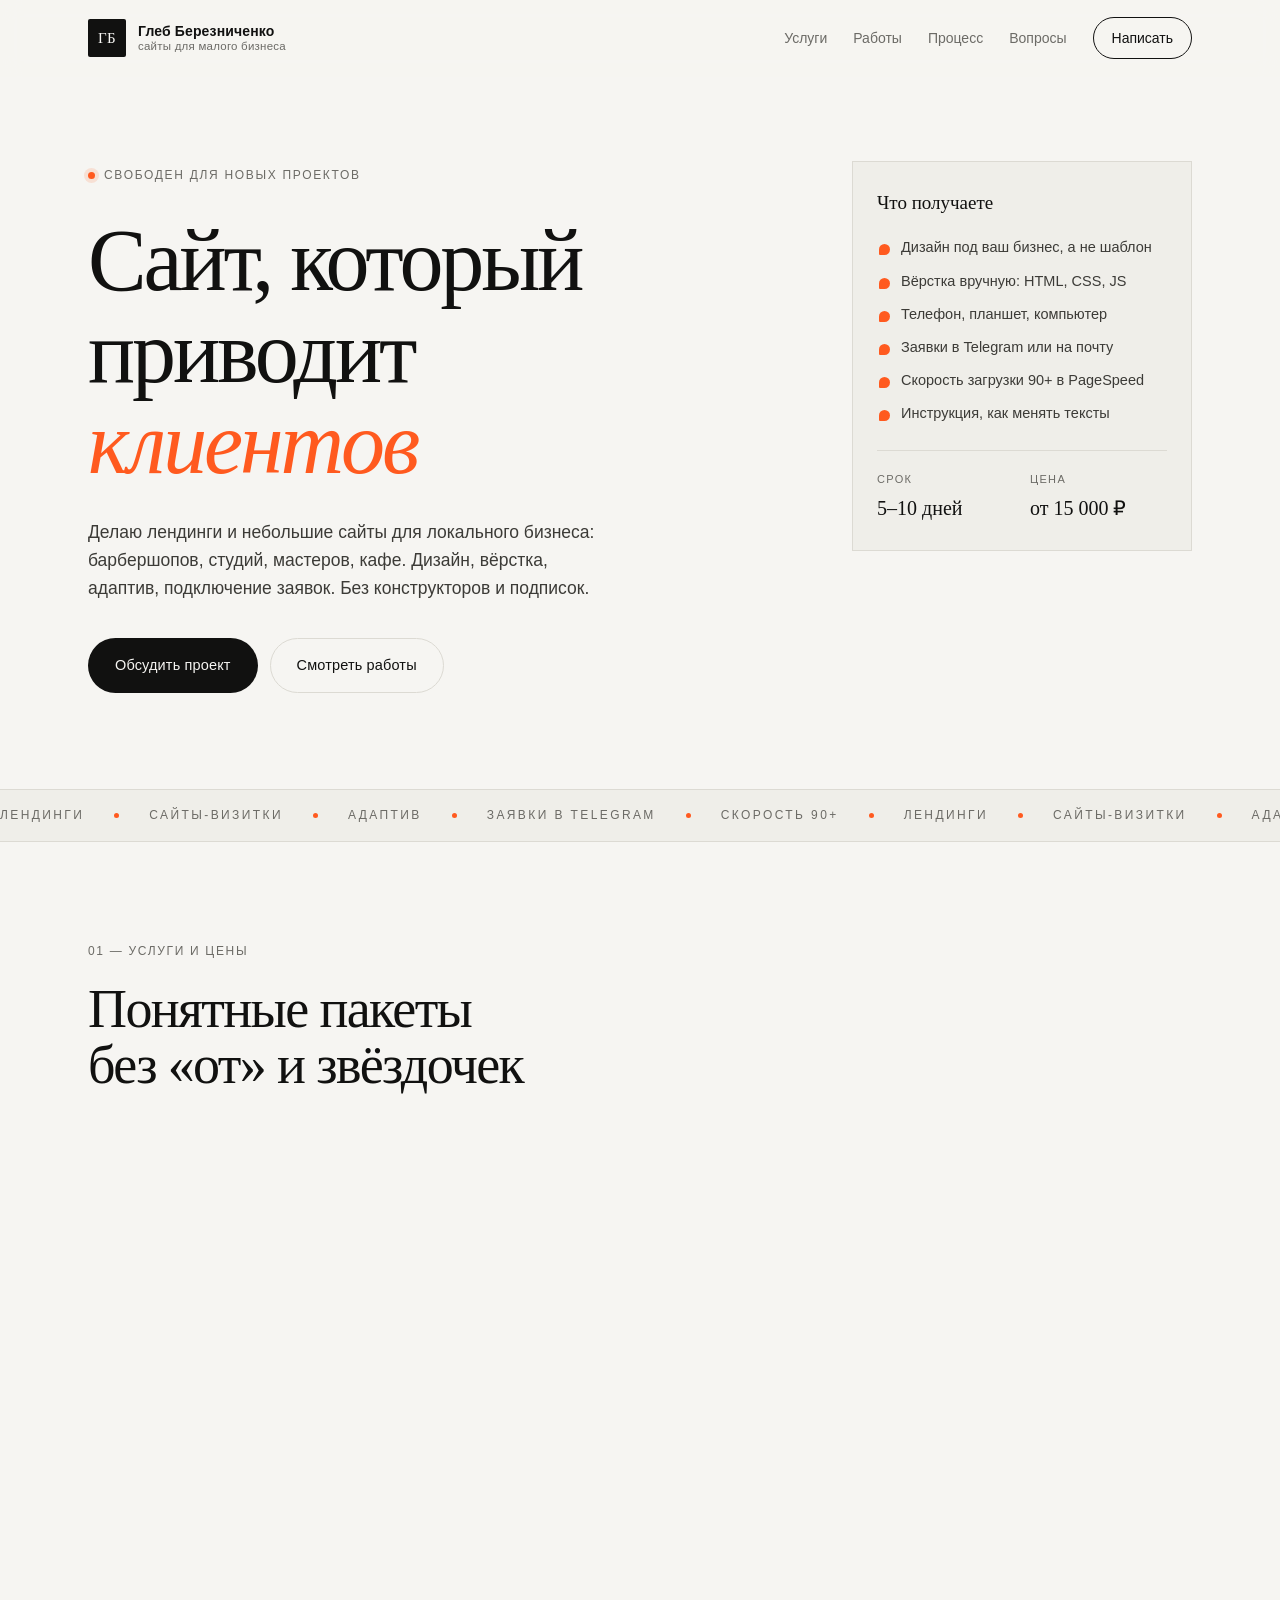
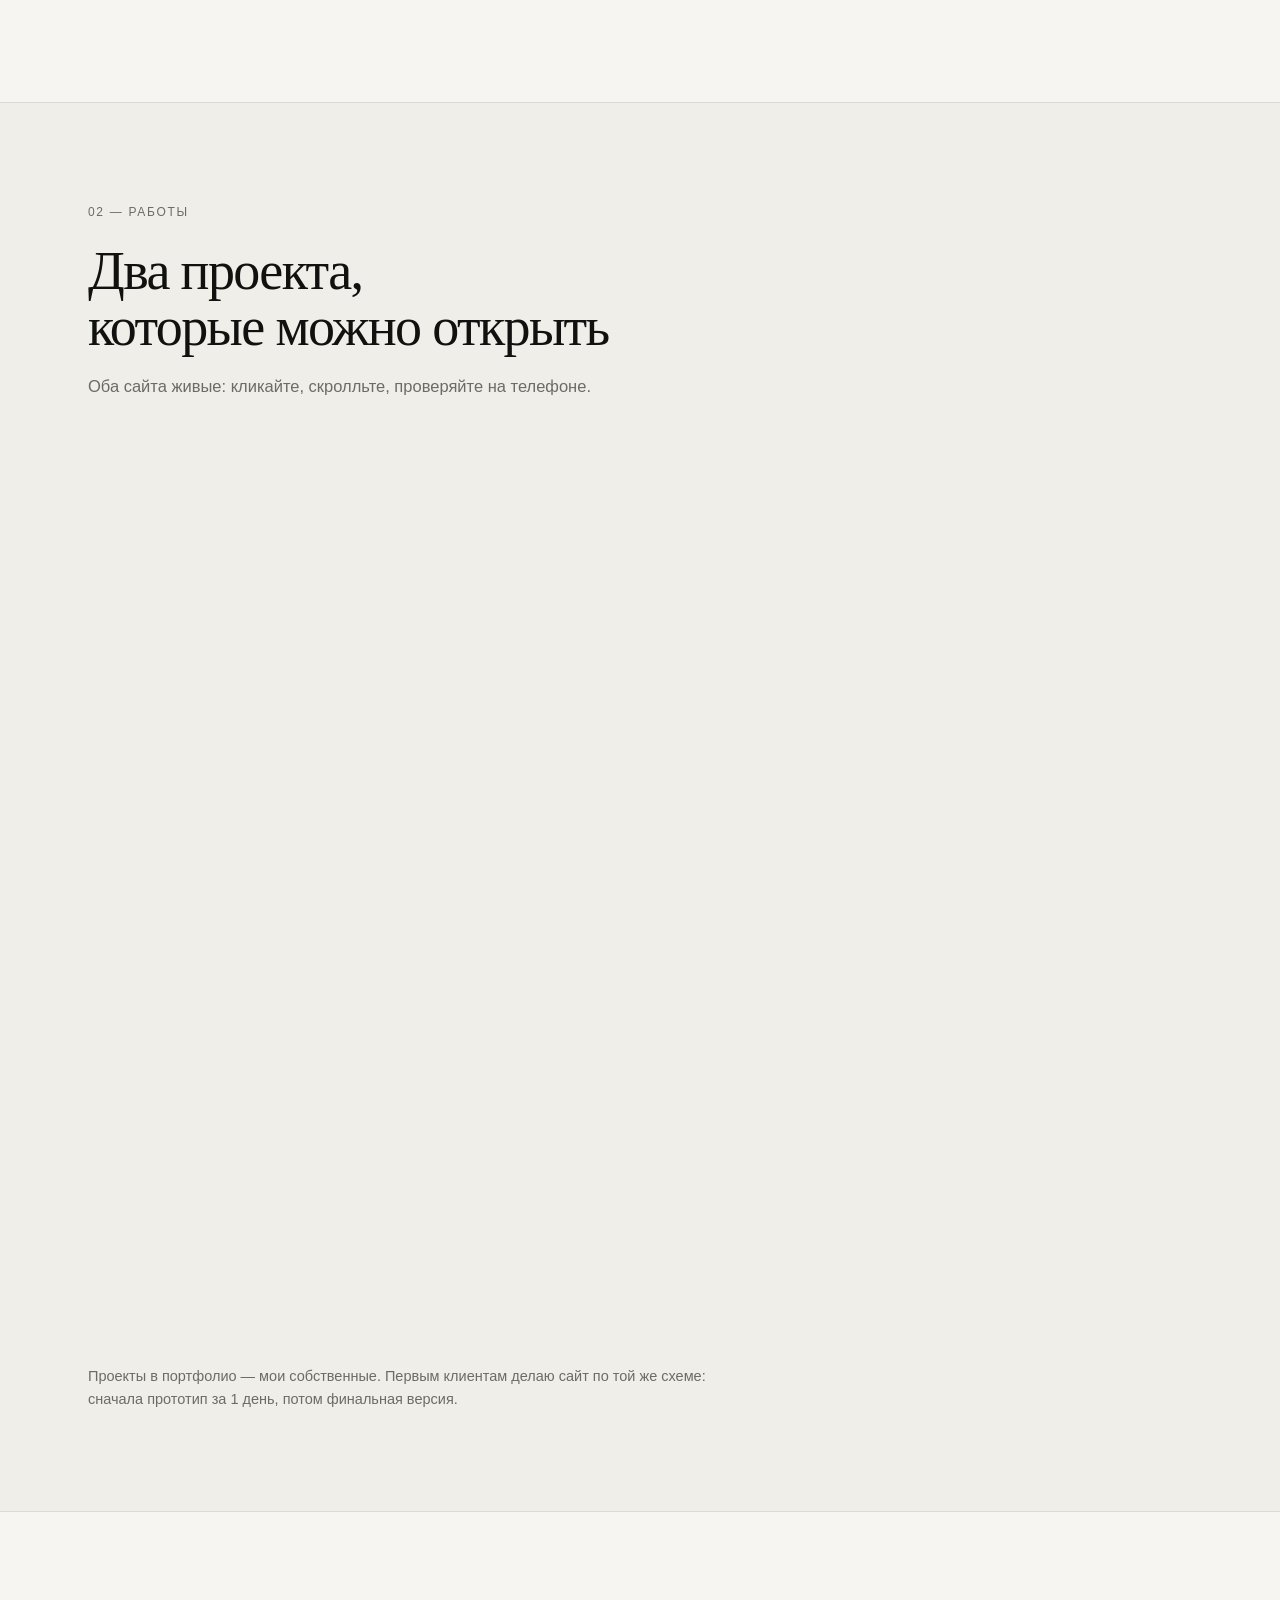
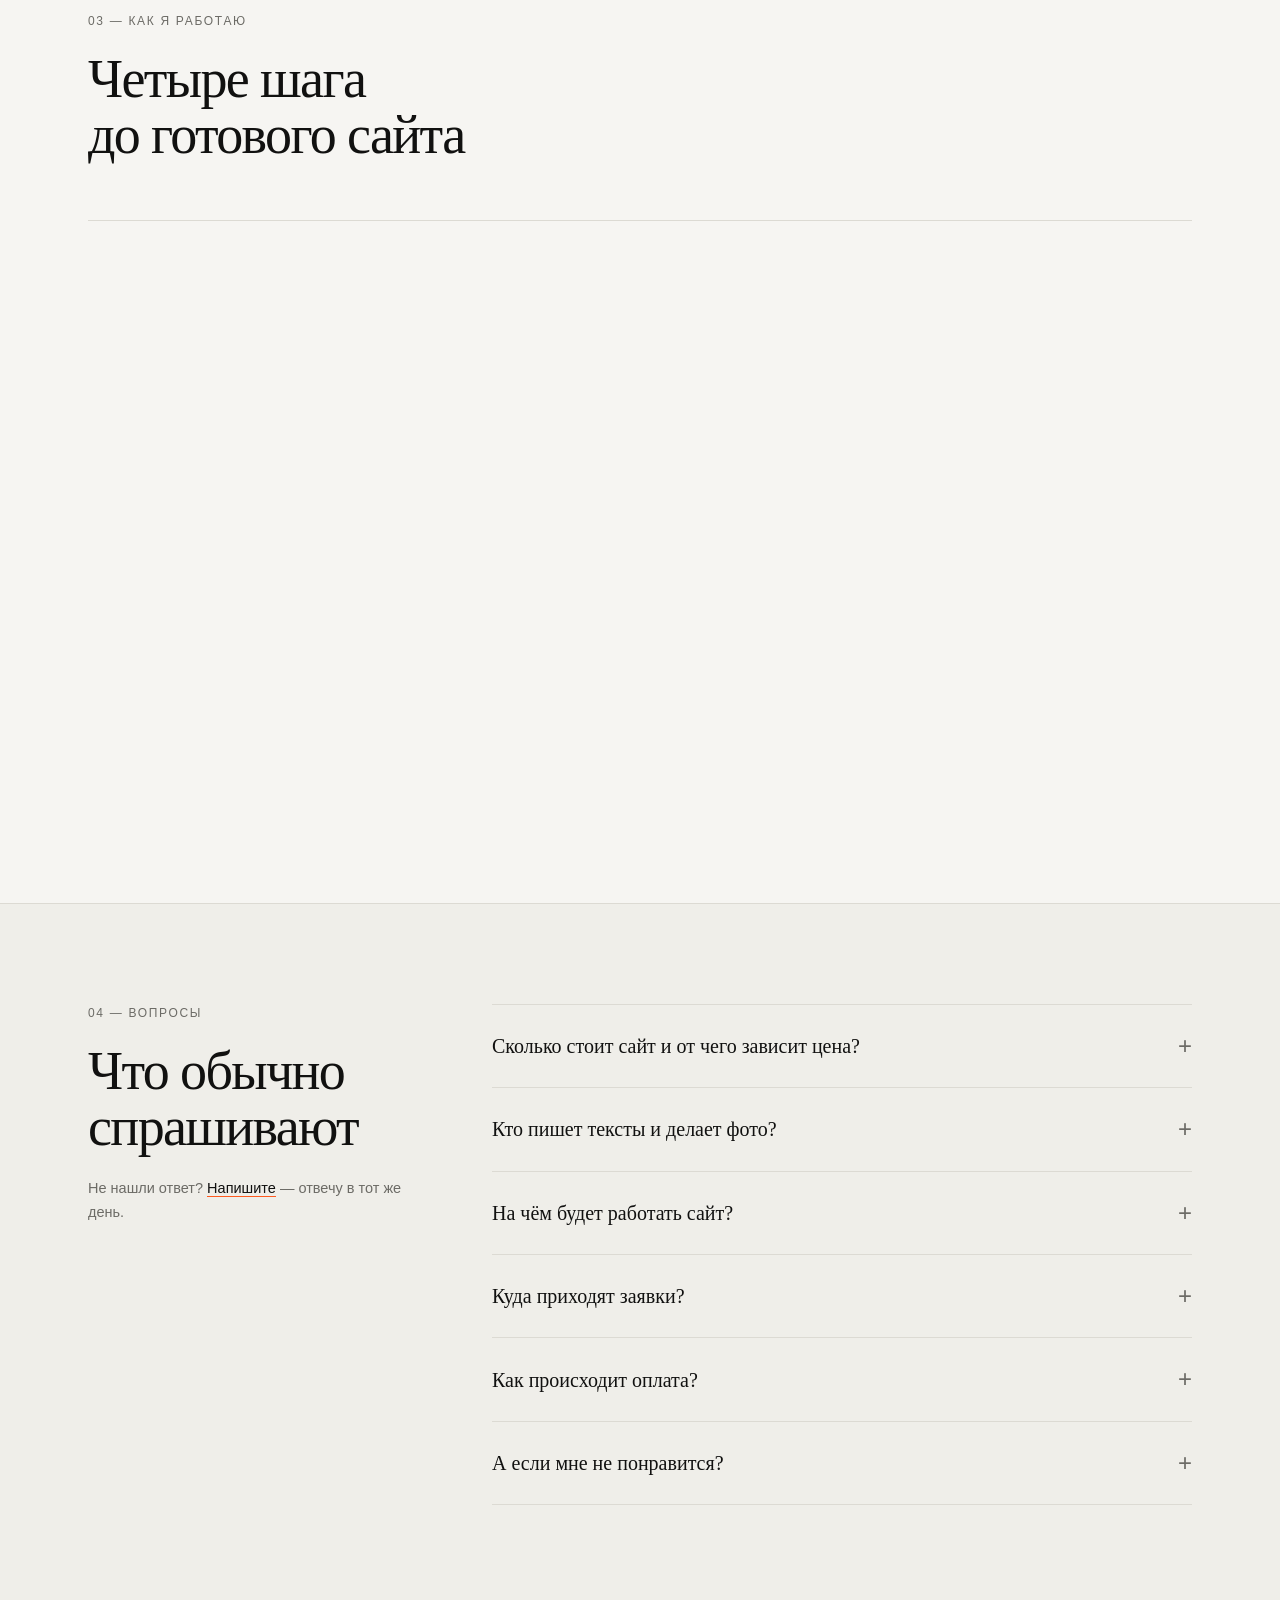
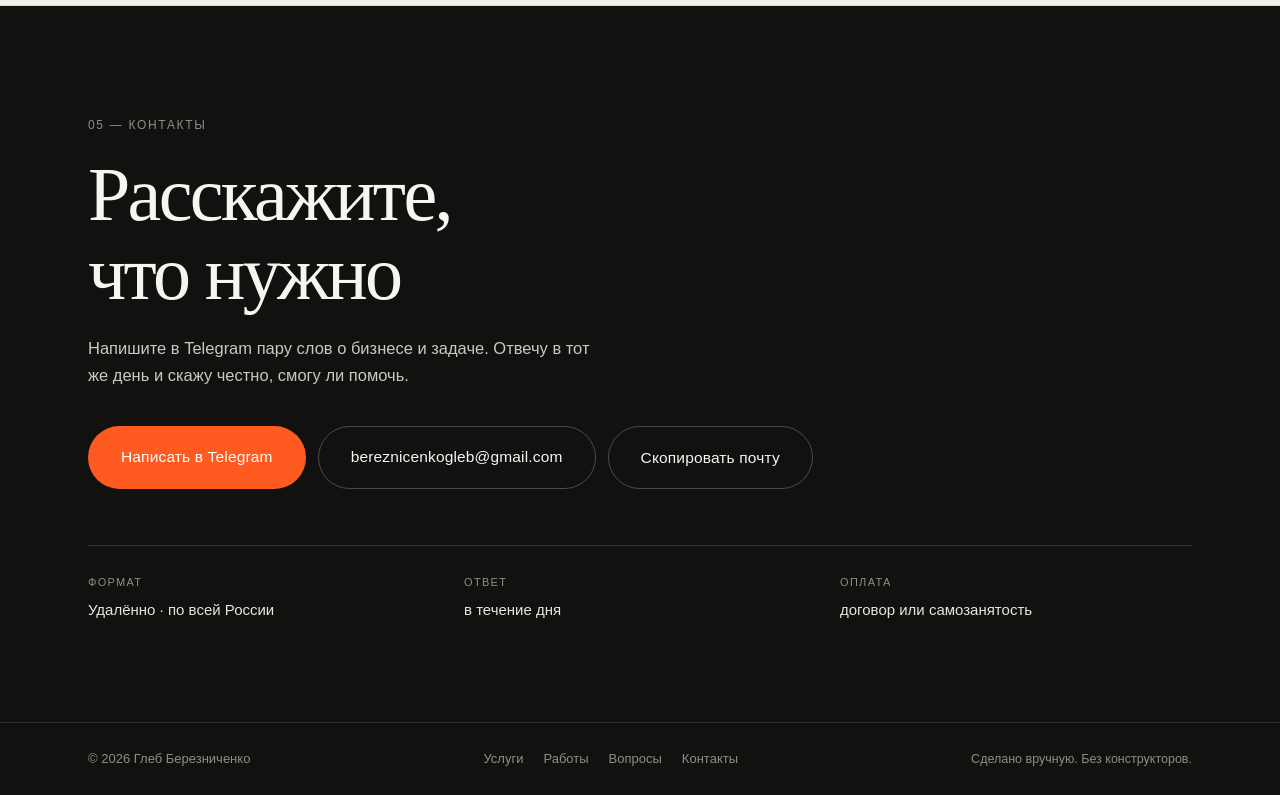
==== index.html @ 83d470e5 "add: index.html" ====
<!DOCTYPE html>
<html lang="ru">
<head>
  <meta charset="UTF-8">
  <meta name="viewport" content="width=device-width, initial-scale=1">
  <title>Глеб Березниченко — сайты для малого бизнеса</title>
  <meta name="description" content="Делаю лендинги и сайты для малого бизнеса: дизайн, вёрстка, адаптив, подключение заявок. Чистый код, срок 5–10 дней, цена от 15 000 ₽.">
  <meta name="theme-color" content="#f6f5f2">
  <link rel="icon" href="data:image/svg+xml,%3Csvg xmlns='http://www.w3.org/2000/svg' viewBox='0 0 32 32'%3E%3Crect width='32' height='32' rx='6' fill='%23111110'/%3E%3Ctext x='16' y='23' font-family='Georgia,serif' font-size='19' fill='%23ff5a1f' text-anchor='middle'%3EГ%3C/text%3E%3C/svg%3E">
  <link rel="stylesheet" href="css/style.css">
</head>
<body>
  <header class="header" id="header">
    <div class="container header__inner">
      <a class="brand" href="#top">
        <span class="brand__mark">ГБ</span>
        <span class="brand__text">Глеб Березниченко<em>сайты для малого бизнеса</em></span>
      </a>

      <nav class="nav" id="nav" aria-label="Основная навигация">
        <a href="#services">Услуги</a>
        <a href="#work">Работы</a>
        <a href="#process">Процесс</a>
        <a href="#faq">Вопросы</a>
        <a class="nav__cta" href="#contact">Написать</a>
      </nav>

      <button class="burger" id="burger" type="button" aria-label="Открыть меню" aria-expanded="false" aria-controls="nav">
        <span></span><span></span>
      </button>
    </div>
  </header>

  <main id="top">
    <!-- ------------------------------------------------------------- hero -->
    <section class="hero">
      <div class="container hero__grid">
        <div class="hero__main">
          <p class="eyebrow"><span class="dot"></span>Свободен для новых проектов</p>
          <h1>Сайт, который<br>приводит<br><em>клиентов</em></h1>
          <p class="hero__lead">
            Делаю лендинги и небольшие сайты для локального бизнеса:
            барбершопов, студий, мастеров, кафе. Дизайн, вёрстка, адаптив,
            подключение заявок. Без конструкторов и подписок.
          </p>
          <div class="hero__actions">
            <a class="btn btn--primary" href="#contact">Обсудить проект</a>
            <a class="btn btn--ghost" href="#work">Смотреть работы</a>
          </div>
        </div>

        <aside class="hero__side">
          <p class="hero__side-title">Что получаете</p>
          <ul class="checklist">
            <li>Дизайн под ваш бизнес, а не шаблон</li>
            <li>Вёрстка вручную: HTML, CSS, JS</li>
            <li>Телефон, планшет, компьютер</li>
            <li>Заявки в Telegram или на почту</li>
            <li>Скорость загрузки 90+ в PageSpeed</li>
            <li>Инструкция, как менять тексты</li>
          </ul>
          <dl class="hero__stats">
            <div>
              <dt>Срок</dt>
              <dd>5–10 дней</dd>
            </div>
            <div>
              <dt>Цена</dt>
              <dd>от 15 000 ₽</dd>
            </div>
          </dl>
        </aside>
      </div>
    </section>

    <!-- ------------------------------------------------------------ strip -->
    <div class="strip" aria-hidden="true">
      <div class="strip__track">
        <span>Лендинги</span><i></i>
        <span>Сайты-визитки</span><i></i>
        <span>Адаптив</span><i></i>
        <span>Заявки в Telegram</span><i></i>
        <span>Скорость 90+</span><i></i>
        <span>Лендинги</span><i></i>
        <span>Сайты-визитки</span><i></i>
        <span>Адаптив</span><i></i>
        <span>Заявки в Telegram</span><i></i>
        <span>Скорость 90+</span><i></i>
      </div>
    </div>

    <!-- --------------------------------------------------------- services -->
    <section class="section" id="services">
      <div class="container">
        <div class="section__head">
          <p class="kicker">01 — Услуги и цены</p>
          <h2>Понятные пакеты<br>без «от» и звёздочек</h2>
        </div>

        <div class="services">
          <article class="service reveal">
            <div class="service__top">
              <h3>Лендинг</h3>
              <p class="service__price">15 000 ₽</p>
            </div>
            <p class="service__desc">Одна страница, которая продаёт одну услугу. Лучший старт для мастера или нового бизнеса.</p>
            <ul class="service__list">
              <li>До 8 смысловых блоков</li>
              <li>Форма заявки</li>
              <li>Адаптив под телефон</li>
              <li>Подключение домена</li>
              <li>Срок 5 дней</li>
            </ul>
            <a class="service__link" href="#contact">Заказать <span>→</span></a>
          </article>

          <article class="service service--accent reveal">
            <p class="service__badge">Чаще всего берут</p>
            <div class="service__top">
              <h3>Сайт под ключ</h3>
              <p class="service__price">30 000 ₽</p>
            </div>
            <p class="service__desc">Лендинг или 3–4 страницы: услуги, цены, мастера, контакты. Всё, чтобы клиент решился.</p>
            <ul class="service__list">
              <li>До 4 страниц</li>
              <li>Свои фото и тексты — помогу собрать</li>
              <li>Заявки в Telegram и на почту</li>
              <li>Базовая SEO-настройка</li>
              <li>Срок 10 дней</li>
            </ul>
            <a class="service__link" href="#contact">Заказать <span>→</span></a>
          </article>

          <article class="service reveal">
            <div class="service__top">
              <h3>Доработка</h3>
              <p class="service__price">2 000 ₽<small>/час</small></p>
            </div>
            <p class="service__desc">Уже есть сайт, но он медленный, кривой на телефоне или стыдно показывать?</p>
            <ul class="service__list">
              <li>Правки вёрстки</li>
              <li>Ускорение загрузки</li>
              <li>Адаптив для телефона</li>
              <li>Починить формы</li>
              <li>Минимум 2 часа</li>
            </ul>
            <a class="service__link" href="#contact">Обсудить <span>→</span></a>
          </article>
        </div>
      </div>
    </section>

    <!-- ------------------------------------------------------------- work -->
    <section class="section section--paper" id="work">
      <div class="container">
        <div class="section__head">
          <p class="kicker">02 — Работы</p>
          <h2>Два проекта,<br>которые можно открыть</h2>
          <p class="section__lead">Оба сайта живые: кликайте, скролльте, проверяйте на телефоне.</p>
        </div>

        <article class="case reveal">
          <a class="case__media" href="https://bereznicenkogleb-droid.github.io/typing-test/" target="_blank" rel="noopener">
            <img src="assets/case-typing.jpg" alt="Скриншот теста скорости печати" loading="lazy">
            <span class="case__open">Открыть сайт ↗</span>
          </a>
          <div class="case__body">
            <p class="case__tag">Веб-приложение · HTML / CSS / JS</p>
            <h3>Typing Speed Test</h3>
            <p>
              Тест скорости печати: WPM, точность, таймер на 15/30/60 секунд
              и личные рекорды в браузере. Написан без библиотек и сборки —
              один HTML-файл со стилями и скриптами.
            </p>
            <ul class="case__facts">
              <li><b>145</b> символов в тексте</li>
              <li><b>0</b> зависимостей</li>
              <li><b>90+</b> PageSpeed</li>
            </ul>
            <div class="case__links">
              <a href="https://bereznicenkogleb-droid.github.io/typing-test/" target="_blank" rel="noopener">Живая версия ↗</a>
              <a href="https://github.com/bereznicenkogleb-droid/typing-test" target="_blank" rel="noopener">Код на GitHub</a>
            </div>
          </div>
        </article>

        <article class="case case--flip reveal">
          <a class="case__media" href="barbershop/" target="_blank" rel="noopener">
            <img src="assets/case-barber.jpg" alt="Скриншот лендинга барбершопа ТОПОР" loading="lazy">
            <span class="case__open">Открыть демо ↗</span>
          </a>
          <div class="case__body">
            <p class="case__tag">Лендинг · Демо для барбершопа</p>
            <h3>ТОПОР</h3>
            <p>
              Концепт сайта для барбершопа: тёмная тема, прайс без «от»,
              галерея работ, мастера, отзывы и запись, которая открывает
              Telegram с готовым сообщением.
            </p>
            <ul class="case__facts">
              <li><b>1</b> экран — 1 действие</li>
              <li><b>3</b> шага до заявки</li>
              <li><b>390</b> px — проверено</li>
            </ul>
            <div class="case__links">
              <a href="barbershop/" target="_blank" rel="noopener">Смотреть демо ↗</a>
            </div>
          </div>
        </article>

        <p class="work__note">
          Проекты в портфолио — мои собственные. Первым клиентам делаю сайт
          по той же схеме: сначала прототип за 1 день, потом финальная версия.
        </p>
      </div>
    </section>

    <!-- ---------------------------------------------------------- process -->
    <section class="section" id="process">
      <div class="container">
        <div class="section__head">
          <p class="kicker">03 — Как я работаю</p>
          <h2>Четыре шага<br>до готового сайта</h2>
        </div>

        <ol class="steps">
          <li class="step reveal">
            <span class="step__num">01</span>
            <div>
              <h3>Разговор</h3>
              <p>20 минут в Telegram или по телефону: что за бизнес, кто клиент, что должно быть на сайте. Бесплатно и без обязательств.</p>
            </div>
          </li>
          <li class="step reveal">
            <span class="step__num">02</span>
            <div>
              <h3>Прототип за день</h3>
              <p>Присылаю структуру и черновой вид первого экрана. Вы говорите, что не так, — правлю до старта работы.</p>
            </div>
          </li>
          <li class="step reveal">
            <span class="step__num">03</span>
            <div>
              <h3>Сборка</h3>
              <p>Дизайн, вёрстка, адаптив, подключение формы. Показываю на тестовом адресе — можно смотреть с телефона.</p>
            </div>
          </li>
          <li class="step reveal">
            <span class="step__num">04</span>
            <div>
              <h3>Запуск</h3>
              <p>Домен, хостинг, проверка скорости. Отдаю файлы и короткую инструкцию. Две недели бесплатных правок.</p>
            </div>
          </li>
        </ol>
      </div>
    </section>

    <!-- -------------------------------------------------------------- faq -->
    <section class="section section--paper" id="faq">
      <div class="container faq">
        <div class="faq__head">
          <p class="kicker">04 — Вопросы</p>
          <h2>Что обычно<br>спрашивают</h2>
          <p class="faq__note">Не нашли ответ? <a href="#contact">Напишите</a> — отвечу в тот же день.</p>
        </div>

        <div class="faq__list">
          <details class="faq__item">
            <summary>Сколько стоит сайт и от чего зависит цена?</summary>
            <p>Лендинг — 15 000 ₽, сайт на 3–4 страницы — 30 000 ₽. Цена зависит от количества блоков, нужны ли фотосъёмка и тексты, есть ли готовый логотип. Точную сумму называю после короткого разговора — и не меняю её по ходу.</p>
          </details>
          <details class="faq__item">
            <summary>Кто пишет тексты и делает фото?</summary>
            <p>Тексты собираю вместе с вами: задаю вопросы, вы отвечаете, я превращаю это в структуру. Фото — ваши; если их нет, подберу временные и подскажу, что снять на телефон, чтобы выглядело нормально.</p>
          </details>
          <details class="faq__item">
            <summary>На чём будет работать сайт?</summary>
            <p>Чистый HTML, CSS и JavaScript. Без WordPress, конструкторов и подписок — сайт не «сломается» после обновления плагина и грузится за секунду. Хостинг — от 200 ₽ в месяц, домен — около 300 ₽ в год. Помогу подключить.</p>
          </details>
          <details class="faq__item">
            <summary>Куда приходят заявки?</summary>
            <p>Куда удобно: в Telegram, на почту или в Google-таблицу. Настраиваю так, чтобы не терялись: человек оставил телефон — вы получили сообщение.</p>
          </details>
          <details class="faq__item">
            <summary>Как происходит оплата?</summary>
            <p>50% перед началом, 50% после сдачи. Работаю по договору или самозанятости — как удобнее вам. Правки в рамках согласованного объёма бесплатны.</p>
          </details>
          <details class="faq__item">
            <summary>А если мне не понравится?</summary>
            <p>Показываю прототип до основной работы, поэтому сюрпризов не бывает. Если на этапе прототипа решите остановиться — верну предоплату, оставив только стоимость уже сделанного.</p>
          </details>
        </div>
      </div>
    </section>

    <!-- ---------------------------------------------------------- contact -->
    <section class="section contact" id="contact">
      <div class="container">
        <p class="kicker">05 — Контакты</p>
        <h2 class="contact__title">Расскажите,<br>что нужно</h2>
        <p class="contact__lead">
          Напишите в Telegram пару слов о бизнесе и задаче.
          Отвечу в тот же день и скажу честно, смогу ли помочь.
        </p>

        <div class="contact__actions">
          <a class="btn btn--primary btn--big" href="https://t.me/Adametsky" target="_blank" rel="noopener">Написать в Telegram</a>
          <a class="btn btn--ghost btn--big" href="mailto:bereznicenkogleb@gmail.com">bereznicenkogleb@gmail.com</a>
          <button class="btn btn--ghost btn--big" type="button" id="copy-email" data-email="bereznicenkogleb@gmail.com">Скопировать почту</button>
        </div>

        <dl class="contact__meta">
          <div>
            <dt>Формат</dt>
            <dd>Удалённо · по всей России</dd>
          </div>
          <div>
            <dt>Ответ</dt>
            <dd>в течение дня</dd>
          </div>
          <div>
            <dt>Оплата</dt>
            <dd>договор или самозанятость</dd>
          </div>
        </dl>
      </div>
    </section>
  </main>

  <footer class="footer">
    <div class="container footer__inner">
      <p>© <span id="year">2026</span> Глеб Березниченко</p>
      <nav class="footer__nav" aria-label="Ссылки в подвале">
        <a href="#services">Услуги</a>
        <a href="#work">Работы</a>
        <a href="#faq">Вопросы</a>
        <a href="#contact">Контакты</a>
      </nav>
      <p class="footer__note">Сделано вручную. Без конструкторов.</p>
    </div>
  </footer>

  <script src="js/main.js" defer></script>
</body>
</html>
---- css/style.css ----
/* ==========================================================================
   Глеб Березниченко — портфолио.
   Светлая «бумажная» тема: серифные заголовки + системный гротеск + оранжевый.
   ========================================================================== */

:root {
  --paper: #f6f5f2;
  --paper-2: #efeee9;
  --ink: #111110;
  --muted: #6c6b66;
  --line: #dcdad3;
  --accent: #ff5a1f;
  --container: 1160px;
  --serif: Georgia, "Times New Roman", "PT Serif", serif;
  --sans: -apple-system, BlinkMacSystemFont, "Segoe UI", "Inter", Arial, sans-serif;
  --ease: cubic-bezier(0.22, 0.61, 0.36, 1);
}

*,
*::before,
*::after {
  box-sizing: border-box;
}

html {
  scroll-behavior: smooth;
  -webkit-text-size-adjust: 100%;
}

body {
  margin: 0;
  background: var(--paper);
  color: var(--ink);
  font-family: var(--sans);
  font-size: 16px;
  line-height: 1.6;
  -webkit-font-smoothing: antialiased;
  overflow-x: hidden;
}

img {
  display: block;
  max-width: 100%;
  height: auto;
}

a {
  color: inherit;
  text-decoration: none;
}

p {
  margin: 0;
}

ul,
ol,
dl {
  margin: 0;
  padding: 0;
  list-style: none;
}

h1,
h2,
h3 {
  margin: 0;
  font-family: var(--serif);
  font-weight: 400;
  letter-spacing: -0.02em;
  line-height: 1.04;
}

::selection {
  background: var(--ink);
  color: var(--paper);
}

:focus-visible {
  outline: 2px solid var(--accent);
  outline-offset: 3px;
}

.container {
  width: 100%;
  max-width: var(--container);
  margin: 0 auto;
  padding: 0 28px;
}

/* --------------------------------------------------------------- шапка */

.header {
  position: sticky;
  top: 0;
  z-index: 50;
  background: rgba(246, 245, 242, 0.86);
  border-bottom: 1px solid transparent;
  -webkit-backdrop-filter: blur(10px);
  backdrop-filter: blur(10px);
  transition: border-color 0.25s var(--ease), background 0.25s var(--ease);
}

.header.is-scrolled {
  border-bottom-color: var(--line);
  background: rgba(246, 245, 242, 0.95);
}

/* С открытым меню блюр убираем — иначе Chromium «просвечивает» контентом. */
.header.is-open {
  background: var(--paper);
  -webkit-backdrop-filter: none;
  backdrop-filter: none;
}

.header__inner {
  display: flex;
  align-items: center;
  justify-content: space-between;
  gap: 28px;
  min-height: 76px;
}

.brand {
  display: flex;
  align-items: center;
  gap: 12px;
  line-height: 1.2;
}

.brand__mark {
  display: grid;
  place-items: center;
  width: 38px;
  height: 38px;
  background: var(--ink);
  color: var(--paper);
  font-family: var(--serif);
  font-size: 15px;
  letter-spacing: 0.02em;
  border-radius: 2px;
}

.brand__text {
  font-size: 14px;
  font-weight: 600;
  letter-spacing: 0.01em;
}

.brand__text em {
  display: block;
  font-style: normal;
  font-size: 11.5px;
  font-weight: 400;
  letter-spacing: 0.02em;
  color: var(--muted);
}

.nav {
  display: flex;
  align-items: center;
  gap: 26px;
  margin-left: auto;
}

.nav a {
  font-size: 14px;
  color: var(--muted);
  transition: color 0.2s var(--ease);
}

.nav a:hover {
  color: var(--ink);
}

.nav__cta {
  padding: 9px 18px;
  border: 1px solid var(--ink);
  border-radius: 100px;
  color: var(--ink) !important;
  transition: background 0.2s var(--ease), color 0.2s var(--ease);
}

.nav__cta:hover {
  background: var(--ink);
  color: var(--paper) !important;
}

.burger {
  display: none;
  width: 44px;
  height: 44px;
  padding: 0;
  border: 1px solid var(--line);
  border-radius: 50%;
  background: transparent;
  position: relative;
  cursor: pointer;
}

.burger span {
  position: absolute;
  left: 13px;
  width: 18px;
  height: 1.5px;
  background: var(--ink);
  transition: transform 0.25s var(--ease), opacity 0.2s var(--ease);
}

.burger span:nth-child(1) {
  top: 19px;
}

.burger span:nth-child(2) {
  top: 25px;
}

.burger.is-active span:nth-child(1) {
  transform: translateY(3px) rotate(45deg);
}

.burger.is-active span:nth-child(2) {
  transform: translateY(-3px) rotate(-45deg);
}

/* ---------------------------------------------------------------- hero */

.hero {
  padding: 84px 0 96px;
  border-bottom: 1px solid var(--line);
}

.hero__grid {
  display: grid;
  grid-template-columns: minmax(0, 1fr) 340px;
  gap: 72px;
  align-items: start;
}

.eyebrow {
  display: inline-flex;
  align-items: center;
  gap: 9px;
  margin-bottom: 30px;
  font-size: 12px;
  letter-spacing: 0.14em;
  text-transform: uppercase;
  color: var(--muted);
}

.dot {
  width: 7px;
  height: 7px;
  border-radius: 50%;
  background: var(--accent);
  box-shadow: 0 0 0 4px rgba(255, 90, 31, 0.14);
}

.hero h1 {
  font-size: clamp(44px, 7.4vw, 88px);
  letter-spacing: -0.035em;
}

.hero h1 em {
  color: var(--accent);
  font-style: italic;
}

.hero__lead {
  max-width: 520px;
  margin-top: 28px;
  font-size: 17.5px;
  color: #3c3b37;
}

.hero__actions {
  display: flex;
  flex-wrap: wrap;
  gap: 12px;
  margin-top: 36px;
}

.hero__side {
  padding: 26px 24px;
  border: 1px solid var(--line);
  background: var(--paper-2);
}

.hero__side-title {
  font-family: var(--serif);
  font-size: 19px;
  margin-bottom: 18px;
}

.checklist {
  display: grid;
  gap: 10px;
}

.checklist li {
  position: relative;
  padding-left: 24px;
  font-size: 14.5px;
  color: #3c3b37;
}

.checklist li::before {
  content: "";
  position: absolute;
  left: 2px;
  top: 8px;
  width: 11px;
  height: 11px;
  background: var(--accent);
  border-radius: 50% 50% 50% 1px;
}

.hero__stats {
  display: grid;
  grid-template-columns: 1fr 1fr;
  gap: 16px;
  margin-top: 24px;
  padding-top: 20px;
  border-top: 1px solid var(--line);
}

.hero__stats dt {
  font-size: 11px;
  letter-spacing: 0.12em;
  text-transform: uppercase;
  color: var(--muted);
  margin-bottom: 4px;
}

.hero__stats dd {
  margin: 0;
  font-family: var(--serif);
  font-size: 20px;
}

/* --------------------------------------------------------------- кнопки */

.btn {
  display: inline-flex;
  align-items: center;
  justify-content: center;
  gap: 10px;
  padding: 15px 26px;
  border: 1px solid transparent;
  border-radius: 100px;
  font-family: inherit;
  font-size: 14.5px;
  font-weight: 500;
  letter-spacing: 0.01em;
  cursor: pointer;
  transition: background 0.22s var(--ease), color 0.22s var(--ease),
    border-color 0.22s var(--ease), transform 0.22s var(--ease);
}

.btn:active {
  transform: translateY(1px);
}

.btn--primary {
  background: var(--ink);
  color: var(--paper);
}

.btn--primary:hover {
  background: var(--accent);
  color: #fff;
}

.btn--ghost {
  border-color: var(--line);
  color: var(--ink);
  background: transparent;
}

.btn--ghost:hover {
  border-color: var(--ink);
  background: #fff;
}

.btn--big {
  padding: 18px 32px;
  font-size: 15.5px;
}

/* --------------------------------------------------------------- бегущая */

.strip {
  border-bottom: 1px solid var(--line);
  background: var(--paper-2);
  padding: 16px 0;
  overflow: hidden;
}

.strip__track {
  display: flex;
  align-items: center;
  gap: 30px;
  width: max-content;
  animation: marquee 38s linear infinite;
}

.strip__track span {
  font-size: 12px;
  letter-spacing: 0.2em;
  text-transform: uppercase;
  color: var(--muted);
  white-space: nowrap;
}

.strip__track i {
  width: 5px;
  height: 5px;
  border-radius: 50%;
  background: var(--accent);
  flex: none;
}

@keyframes marquee {
  from {
    transform: translateX(0);
  }
  to {
    transform: translateX(-50%);
  }
}

/* -------------------------------------------------------------- секции */

.section {
  padding: 100px 0;
  border-bottom: 1px solid var(--line);
  scroll-margin-top: 76px;
}

.section--paper {
  background: var(--paper-2);
}

.section__head {
  max-width: 800px;
  margin-bottom: 56px;
}

.kicker {
  font-size: 12px;
  letter-spacing: 0.14em;
  text-transform: uppercase;
  color: var(--muted);
  margin-bottom: 20px;
}

.section__head h2,
.faq__head h2 {
  font-size: clamp(32px, 4.6vw, 54px);
  letter-spacing: -0.03em;
}

.section__lead {
  margin-top: 18px;
  color: var(--muted);
  font-size: 16.5px;
  max-width: 520px;
}

/* -------------------------------------------------------------- услуги */

.services {
  display: grid;
  grid-template-columns: repeat(3, 1fr);
  gap: 18px;
  align-items: stretch;
}

.service {
  display: flex;
  flex-direction: column;
  padding: 32px 28px 28px;
  background: #fff;
  border: 1px solid var(--line);
  transition: transform 0.3s var(--ease), box-shadow 0.3s var(--ease);
}

.service:hover {
  transform: translateY(-4px);
  box-shadow: 0 18px 40px -24px rgba(17, 17, 16, 0.35);
}

.service--accent {
  background: var(--ink);
  color: var(--paper);
  border-color: var(--ink);
  position: relative;
}

.service__badge {
  position: absolute;
  top: -1px;
  right: 22px;
  padding: 6px 12px;
  background: var(--accent);
  color: #fff;
  font-size: 10.5px;
  letter-spacing: 0.1em;
  text-transform: uppercase;
}

.service__top {
  display: flex;
  align-items: baseline;
  justify-content: space-between;
  gap: 14px;
  padding-bottom: 20px;
  border-bottom: 1px solid var(--line);
}

.service--accent .service__top {
  border-color: rgba(255, 255, 255, 0.16);
}

.service h3 {
  font-size: 26px;
}

.service__price {
  font-family: var(--serif);
  font-size: 23px;
  white-space: nowrap;
}

.service__price small {
  font-family: var(--sans);
  font-size: 12px;
  color: var(--muted);
}

.service__desc {
  margin-top: 18px;
  font-size: 15px;
  color: #45443f;
}

.service--accent .service__desc {
  color: #c9c8c2;
}

.service__list {
  display: grid;
  gap: 9px;
  margin-top: 20px;
  padding-top: 18px;
  border-top: 1px solid var(--line);
  font-size: 14.5px;
  flex: 1;
}

.service--accent .service__list {
  border-color: rgba(255, 255, 255, 0.16);
  color: #e6e5e0;
}

.service__list li {
  position: relative;
  padding-left: 18px;
}

.service__list li::before {
  content: "—";
  position: absolute;
  left: 0;
  color: var(--accent);
}

.service__link {
  display: inline-flex;
  align-items: center;
  gap: 8px;
  margin-top: 26px;
  font-size: 14.5px;
  font-weight: 500;
  border-bottom: 1px solid var(--ink);
  align-self: flex-start;
  padding-bottom: 2px;
  transition: color 0.2s var(--ease), border-color 0.2s var(--ease);
}

.service__link span {
  transition: transform 0.2s var(--ease);
}

.service__link:hover {
  color: var(--accent);
  border-color: var(--accent);
}

.service__link:hover span {
  transform: translateX(4px);
}

.service--accent .service__link {
  border-color: var(--paper);
}

.service--accent .service__link:hover {
  color: var(--accent);
  border-color: var(--accent);
}

/* --------------------------------------------------------------- кейсы */

.case {
  display: grid;
  grid-template-columns: 1.15fr 1fr;
  gap: 0;
  border: 1px solid var(--line);
  background: #fff;
  margin-bottom: 22px;
}

.case--flip .case__media {
  order: 2;
}

.case__media {
  position: relative;
  display: block;
  overflow: hidden;
  background: var(--ink);
  min-height: 320px;
}

.case__media img {
  width: 100%;
  height: 100%;
  object-fit: cover;
  object-position: top center;
  transition: transform 0.8s var(--ease), opacity 0.4s var(--ease);
}

.case__media:hover img {
  transform: scale(1.03);
  opacity: 0.92;
}

.case__open {
  position: absolute;
  left: 18px;
  bottom: 18px;
  padding: 9px 16px;
  background: var(--paper);
  color: var(--ink);
  font-size: 12.5px;
  letter-spacing: 0.04em;
  border-radius: 100px;
  transform: translateY(6px);
  opacity: 0;
  transition: opacity 0.3s var(--ease), transform 0.3s var(--ease);
}

.case__media:hover .case__open,
.case__media:focus-visible .case__open {
  opacity: 1;
  transform: none;
}

.case__body {
  padding: 40px 38px;
  display: flex;
  flex-direction: column;
}

.case__tag {
  font-size: 11.5px;
  letter-spacing: 0.12em;
  text-transform: uppercase;
  color: var(--accent);
  margin-bottom: 14px;
}

.case__body h3 {
  font-size: clamp(28px, 3.4vw, 40px);
  margin-bottom: 16px;
}

.case__body > p {
  color: #45443f;
  font-size: 15.5px;
}

.case__facts {
  display: flex;
  flex-wrap: wrap;
  gap: 10px 28px;
  margin-top: 24px;
  padding-top: 20px;
  border-top: 1px solid var(--line);
  font-size: 13px;
  color: var(--muted);
}

.case__facts b {
  display: block;
  font-family: var(--serif);
  font-size: 22px;
  font-weight: 400;
  color: var(--ink);
}

.case__links {
  display: flex;
  flex-wrap: wrap;
  gap: 18px;
  margin-top: 26px;
  font-size: 14px;
}

.case__links a {
  border-bottom: 1px solid var(--line);
  padding-bottom: 2px;
  transition: color 0.2s var(--ease), border-color 0.2s var(--ease);
}

.case__links a:hover {
  color: var(--accent);
  border-color: var(--accent);
}

.work__note {
  max-width: 620px;
  margin-top: 34px;
  font-size: 14.5px;
  color: var(--muted);
}

/* -------------------------------------------------------------- процесс */

.steps {
  border-top: 1px solid var(--line);
}

.step {
  display: grid;
  grid-template-columns: 90px 1fr;
  gap: 28px;
  padding: 30px 0;
  border-bottom: 1px solid var(--line);
  align-items: start;
}

.step__num {
  font-family: var(--serif);
  font-size: 30px;
  color: var(--accent);
  line-height: 1;
}

.step h3 {
  font-size: 24px;
  margin-bottom: 10px;
}

.step p {
  max-width: 620px;
  color: #45443f;
  font-size: 15.5px;
}

/* ----------------------------------------------------------------- faq */

.faq {
  display: grid;
  grid-template-columns: 340px 1fr;
  gap: 64px;
  align-items: start;
}

.faq__head {
  position: sticky;
  top: 108px;
}

.faq__note {
  margin-top: 22px;
  font-size: 14.5px;
  color: var(--muted);
}

.faq__note a {
  color: var(--ink);
  border-bottom: 1px solid var(--accent);
}

.faq__list {
  border-top: 1px solid var(--line);
}

.faq__item {
  border-bottom: 1px solid var(--line);
}

.faq__item summary {
  display: flex;
  align-items: center;
  justify-content: space-between;
  gap: 20px;
  padding: 22px 0;
  font-family: var(--serif);
  font-size: 20px;
  cursor: pointer;
  list-style: none;
}

.faq__item summary::-webkit-details-marker {
  display: none;
}

.faq__item summary::after {
  content: "+";
  font-family: var(--sans);
  font-size: 24px;
  color: var(--muted);
  transition: transform 0.25s var(--ease), color 0.2s var(--ease);
  flex: none;
}

.faq__item[open] summary::after {
  transform: rotate(45deg);
  color: var(--accent);
}

.faq__item p {
  padding: 0 40px 24px 0;
  color: #45443f;
  font-size: 15px;
}

/* ------------------------------------------------------------ контакты */

.contact {
  border-bottom: 0;
  background: var(--ink);
  color: var(--paper);
  padding: 110px 0 100px;
}

.contact .kicker {
  color: #8e8d87;
}

.contact__title {
  font-size: clamp(40px, 6.4vw, 76px);
  letter-spacing: -0.035em;
}

.contact__lead {
  max-width: 520px;
  margin-top: 22px;
  color: #c9c8c2;
  font-size: 16.5px;
}

.contact__actions {
  display: flex;
  flex-wrap: wrap;
  gap: 12px;
  margin-top: 38px;
}

.contact .btn--primary {
  background: var(--accent);
  color: #fff;
}

.contact .btn--primary:hover {
  background: #ff7340;
  color: #fff;
}

.contact .btn--ghost {
  border-color: rgba(255, 255, 255, 0.24);
  color: var(--paper);
}

.contact .btn--ghost:hover {
  background: rgba(255, 255, 255, 0.08);
  border-color: rgba(255, 255, 255, 0.5);
}

.contact__meta {
  display: grid;
  grid-template-columns: repeat(3, minmax(0, 1fr));
  gap: 24px;
  margin-top: 56px;
  padding-top: 28px;
  border-top: 1px solid rgba(255, 255, 255, 0.14);
}

.contact__meta dt {
  font-size: 11px;
  letter-spacing: 0.12em;
  text-transform: uppercase;
  color: #8e8d87;
  margin-bottom: 6px;
}

.contact__meta dd {
  margin: 0;
  font-size: 15px;
  color: #e6e5e0;
}

/* --------------------------------------------------------------- подвал */

.footer {
  background: var(--ink);
  color: #8e8d87;
  border-top: 1px solid rgba(255, 255, 255, 0.12);
  padding: 26px 0;
}

.footer__inner {
  display: flex;
  align-items: center;
  justify-content: space-between;
  flex-wrap: wrap;
  gap: 14px;
  font-size: 13px;
}

.footer__nav {
  display: flex;
  gap: 20px;
}

.footer__nav a:hover {
  color: var(--paper);
}

.footer__note {
  font-size: 12.5px;
}

/* ------------------------------------------------------------- анимация */

.reveal {
  opacity: 0;
  transform: translateY(18px);
  transition: opacity 0.6s var(--ease), transform 0.6s var(--ease);
}

.reveal.is-visible {
  opacity: 1;
  transform: none;
}

@media (prefers-reduced-motion: reduce) {
  html {
    scroll-behavior: auto;
  }

  .reveal {
    opacity: 1;
    transform: none;
    transition: none;
  }

  .strip__track {
    animation: none;
  }

  .case__media img,
  .service,
  .btn {
    transition: none;
  }
}

/* ------------------------------------------------------------- адаптив */

@media (max-width: 980px) {
  .hero {
    padding: 60px 0 70px;
  }

  .hero__grid {
    grid-template-columns: 1fr;
    gap: 40px;
  }

  .hero__side {
    max-width: 520px;
  }

  .services {
    grid-template-columns: 1fr;
  }

  .case {
    grid-template-columns: 1fr;
  }

  .case--flip .case__media {
    order: 0;
  }

  .case__media {
    min-height: 0;
    aspect-ratio: 16 / 10;
  }

  .faq {
    grid-template-columns: 1fr;
    gap: 36px;
  }

  .faq__head {
    position: static;
  }

  .section {
    padding: 76px 0;
  }
}

@media (max-width: 760px) {
  .burger {
    display: block;
  }

  .nav {
    position: absolute;
    left: 0;
    right: 0;
    top: 100%;
    flex-direction: column;
    align-items: stretch;
    gap: 0;
    margin: 0;
    padding: 6px 20px 18px;
    background: var(--paper);
    border-bottom: 1px solid var(--line);
    box-shadow: 0 20px 30px -24px rgba(17, 17, 16, 0.4);
    display: none;
  }

  .nav.is-open {
    display: flex;
  }

  .nav a {
    padding: 14px 0;
    border-bottom: 1px solid var(--line);
    color: var(--ink);
  }

  .nav__cta {
    margin-top: 14px;
    text-align: center;
    border-bottom: 1px solid var(--ink) !important;
  }

  .brand__text em {
    display: none;
  }

  .contact__meta {
    grid-template-columns: 1fr;
    gap: 18px;
  }
}

@media (max-width: 560px) {
  .container {
    padding: 0 20px;
  }

  .hero h1 {
    font-size: clamp(38px, 11.5vw, 54px);
  }

  .hero__lead {
    font-size: 16px;
  }

  .hero__actions .btn {
    flex: 1 1 100%;
  }

  .section {
    padding: 62px 0;
  }

  .section__head {
    margin-bottom: 38px;
  }

  .service {
    padding: 26px 22px 24px;
  }

  .service__top {
    flex-direction: column;
    gap: 6px;
  }

  .case__body {
    padding: 28px 22px 26px;
  }

  .case__facts {
    gap: 12px 20px;
  }

  .case__facts b {
    font-size: 19px;
  }

  .step {
    grid-template-columns: 52px 1fr;
    gap: 16px;
    padding: 24px 0;
  }

  .step__num {
    font-size: 24px;
  }

  .step h3 {
    font-size: 21px;
  }

  .faq__item summary {
    font-size: 18px;
    padding: 18px 0;
  }

  .contact {
    padding: 74px 0 68px;
  }

  .contact__actions .btn {
    flex: 1 1 100%;
  }

  .footer__inner {
    flex-direction: column;
    align-items: flex-start;
  }
}
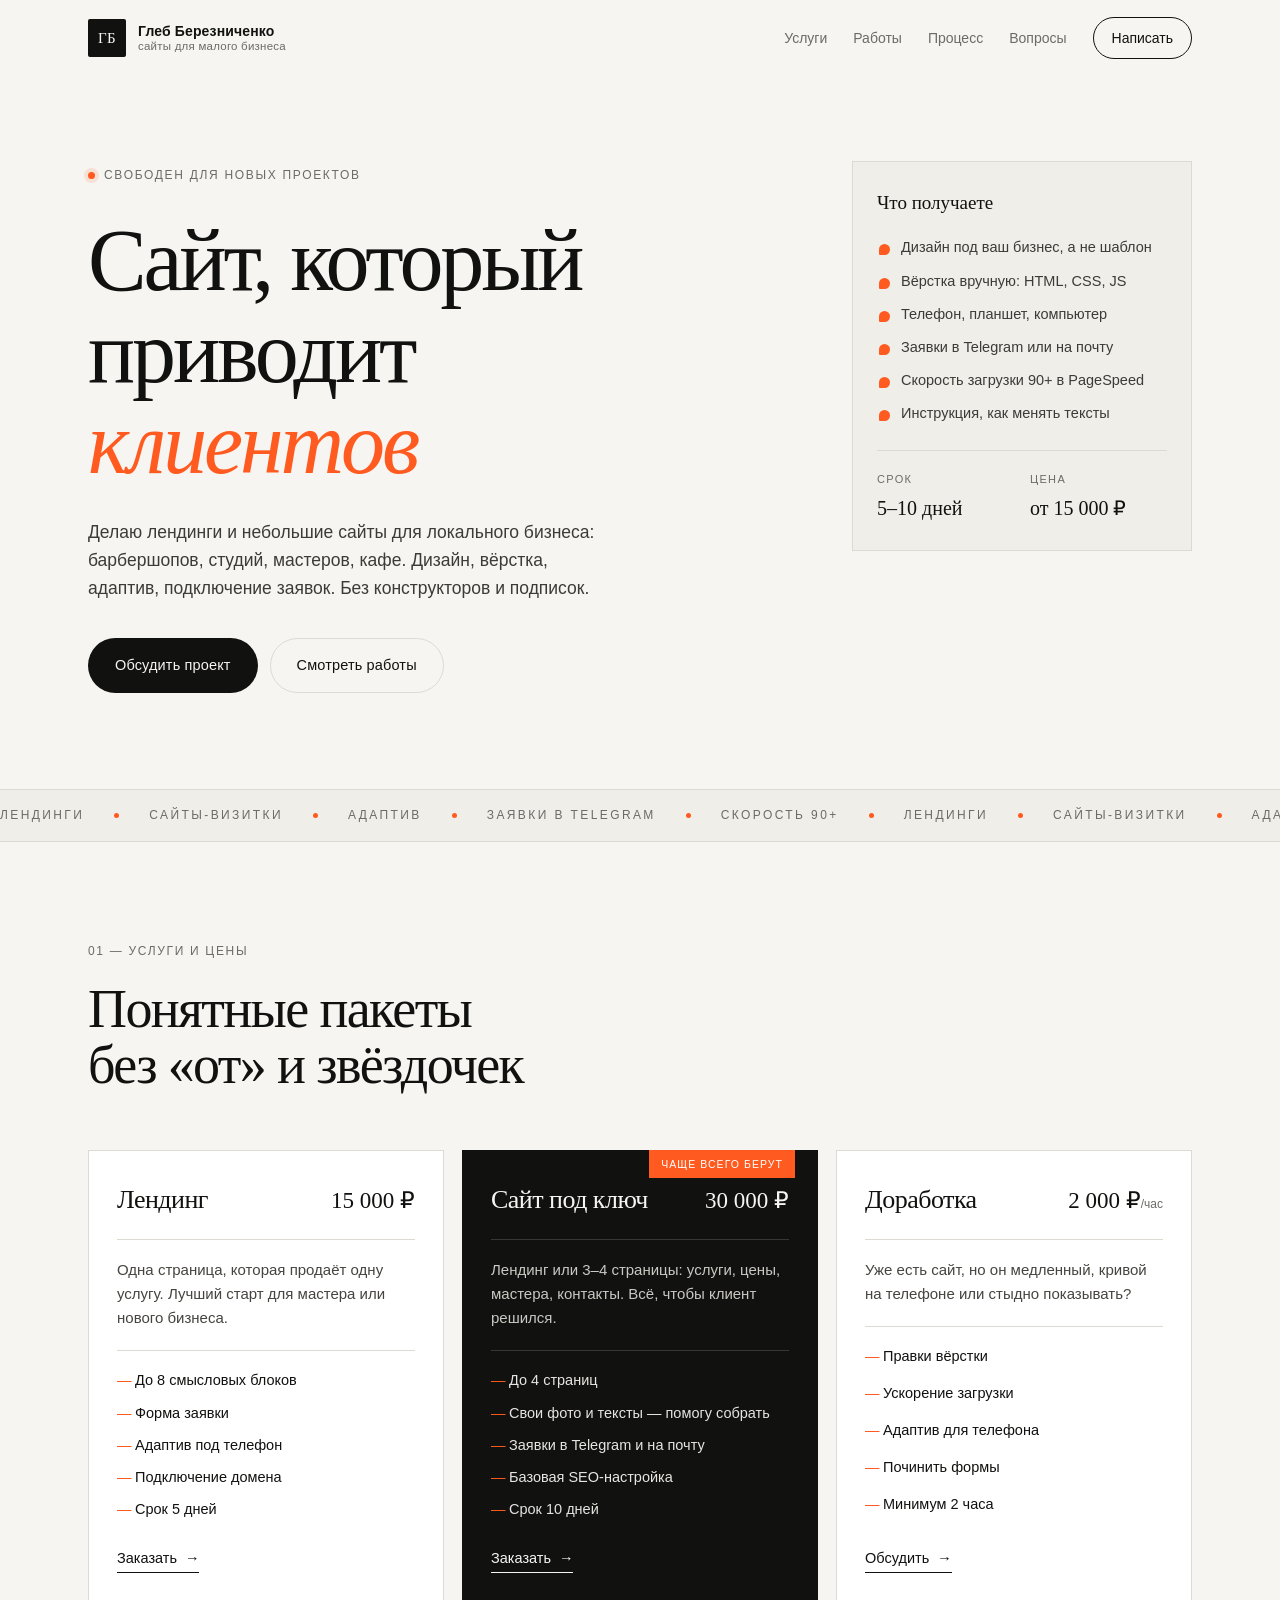
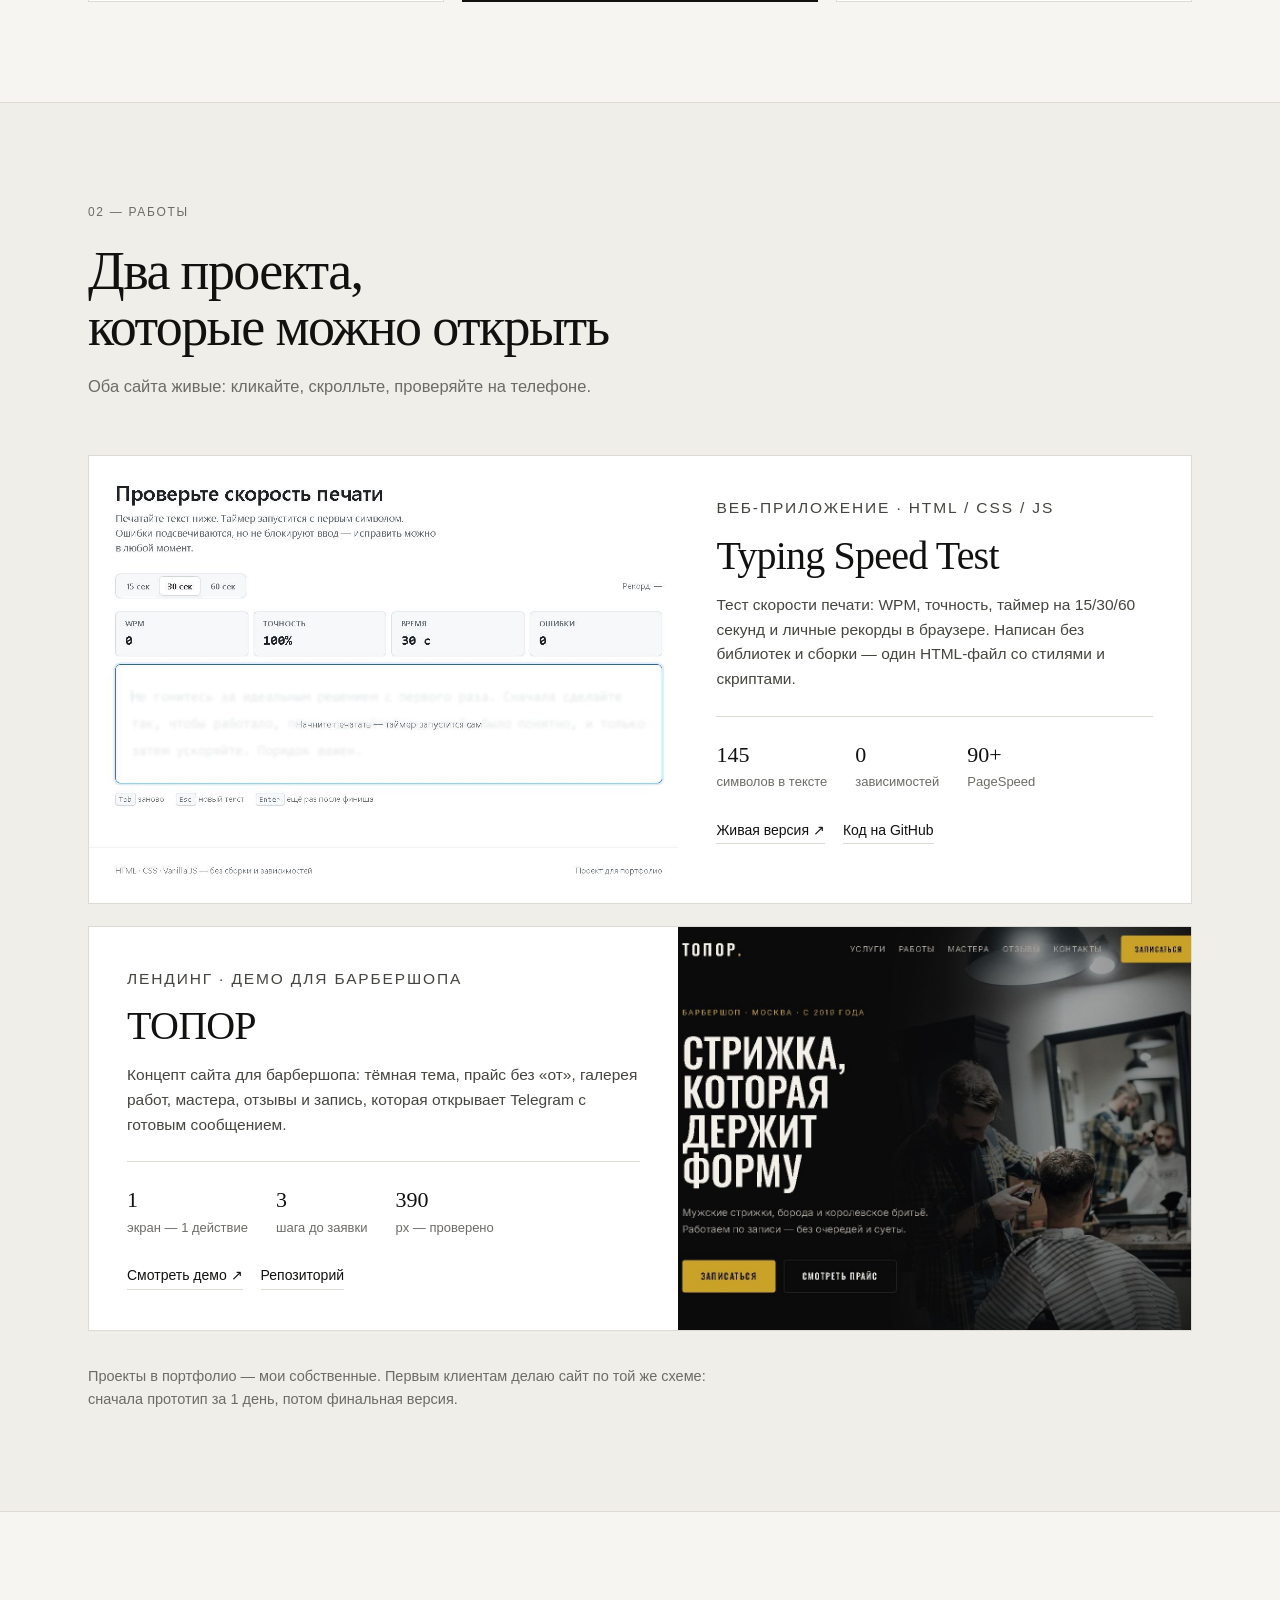
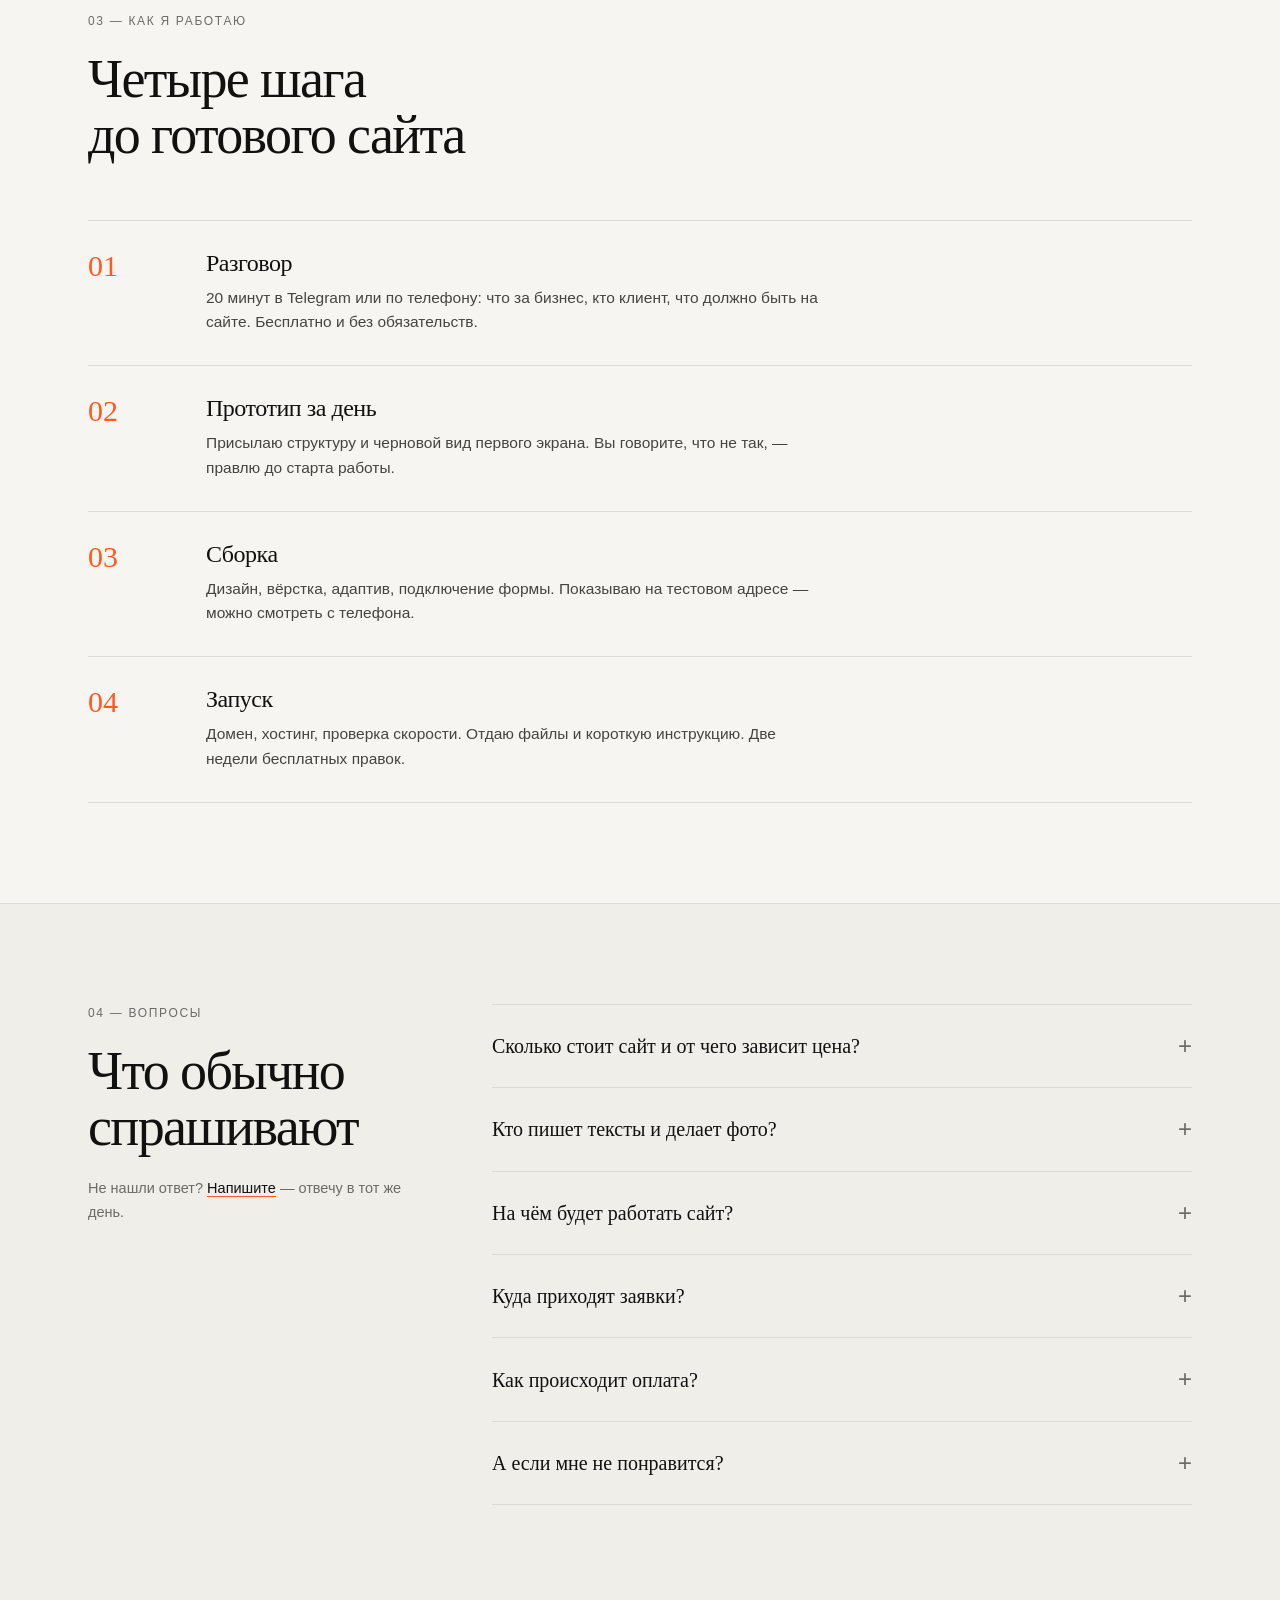
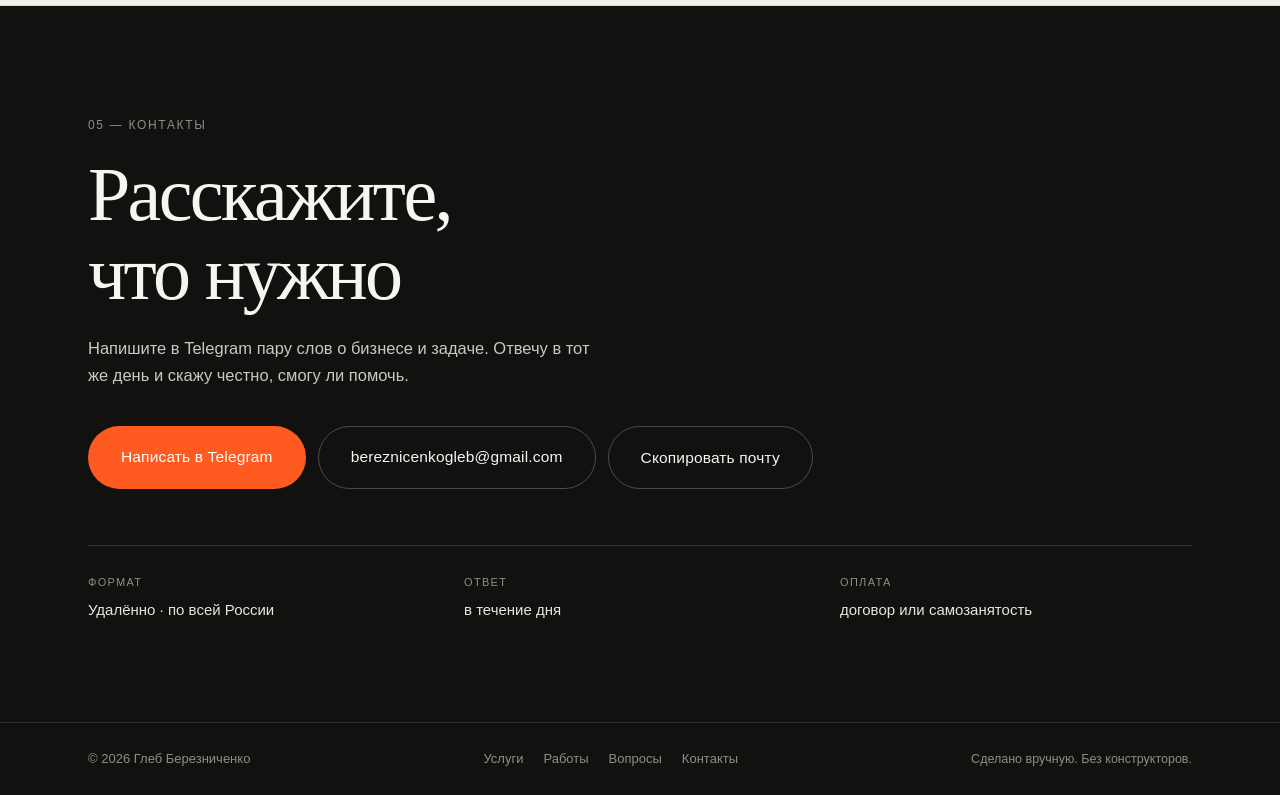
==== commit 60d74dbe: "update: index.html" ====
--- a/index.html
+++ b/index.html
@@ -185,7 +185,7 @@
         </article>
 
         <article class="case case--flip reveal">
-          <a class="case__media" href="barbershop/" target="_blank" rel="noopener">
+          <a class="case__media" href="https://bereznicenkogleb-droid.github.io/barbershop-demo/" target="_blank" rel="noopener">
             <img src="assets/case-barber.jpg" alt="Скриншот лендинга барбершопа ТОПОР" loading="lazy">
             <span class="case__open">Открыть демо ↗</span>
           </a>
@@ -203,7 +203,8 @@
               <li><b>390</b> px — проверено</li>
             </ul>
             <div class="case__links">
-              <a href="barbershop/" target="_blank" rel="noopener">Смотреть демо ↗</a>
+              <a href="https://bereznicenkogleb-droid.github.io/barbershop-demo/" target="_blank" rel="noopener">Смотреть демо ↗</a>
+              <a href="https://github.com/bereznicenkogleb-droid/barbershop-demo" target="_blank" rel="noopener">Репозиторий</a>
             </div>
           </div>
         </article>
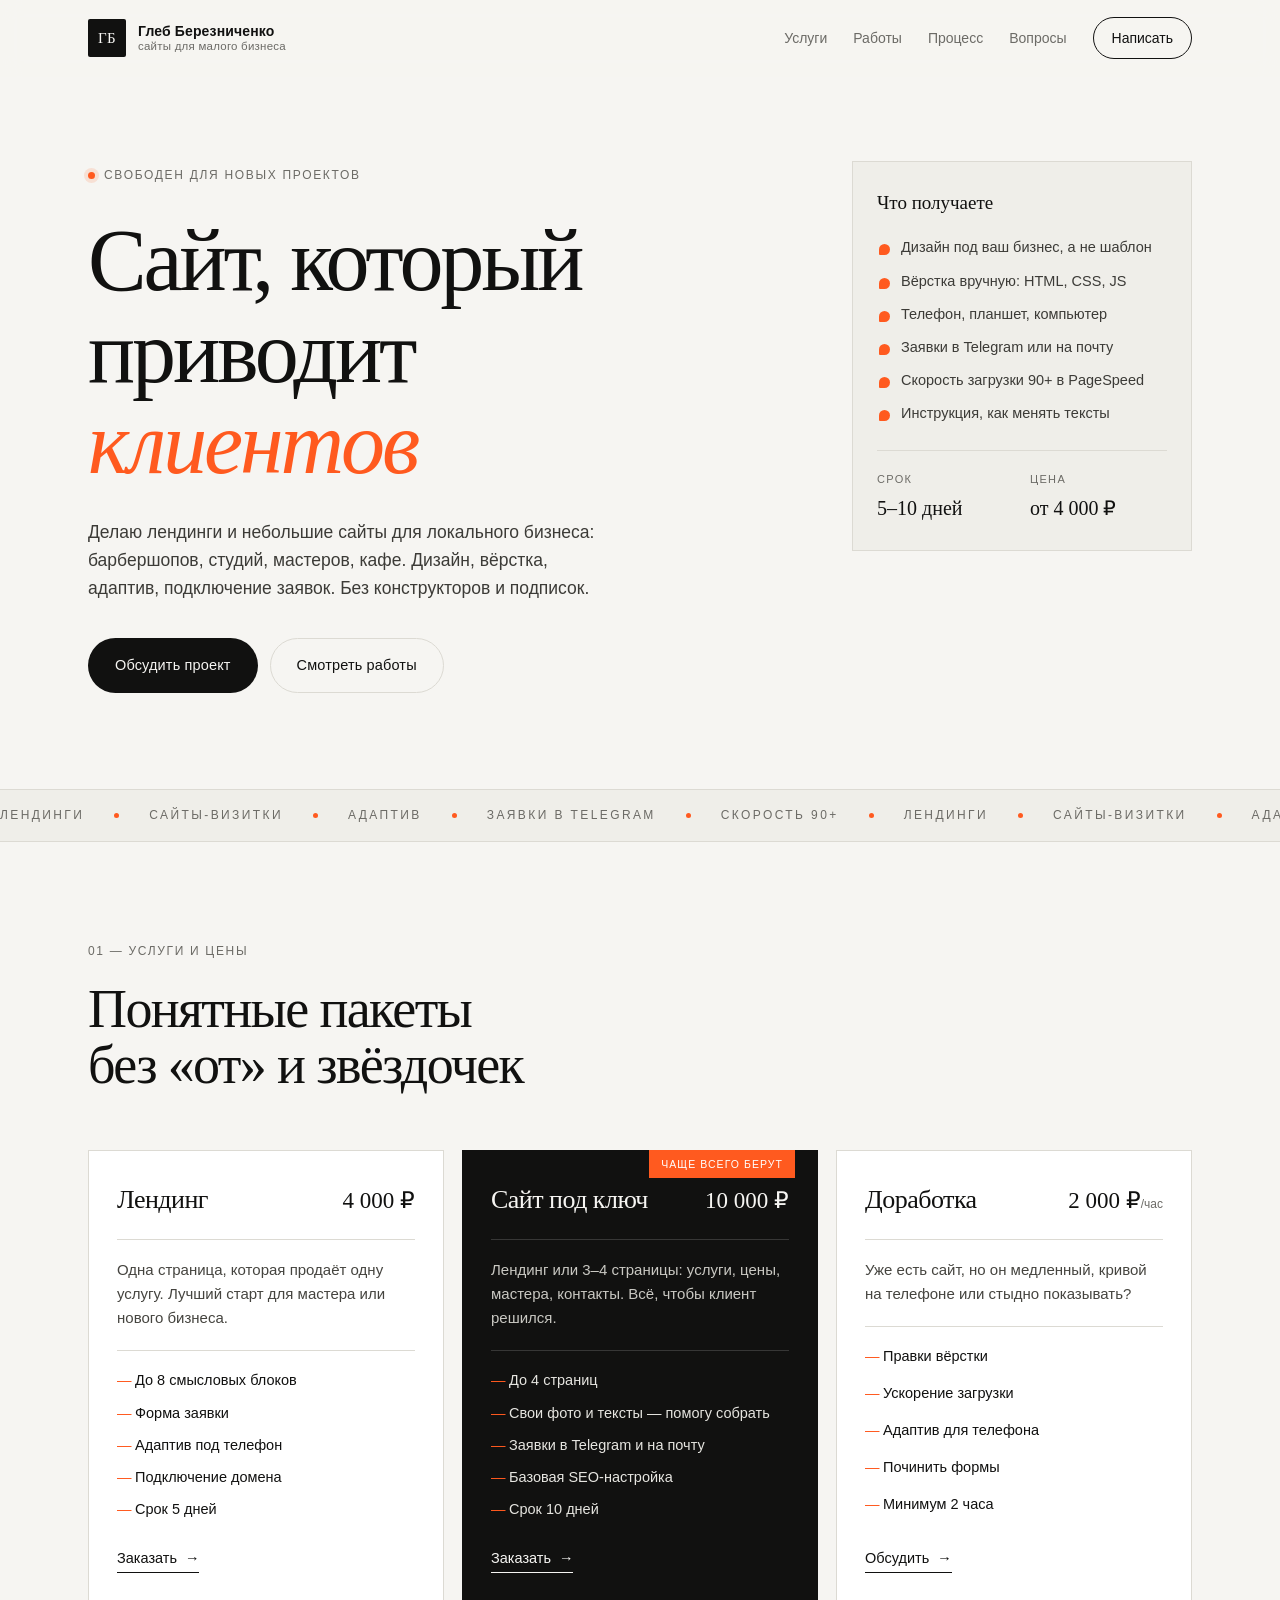
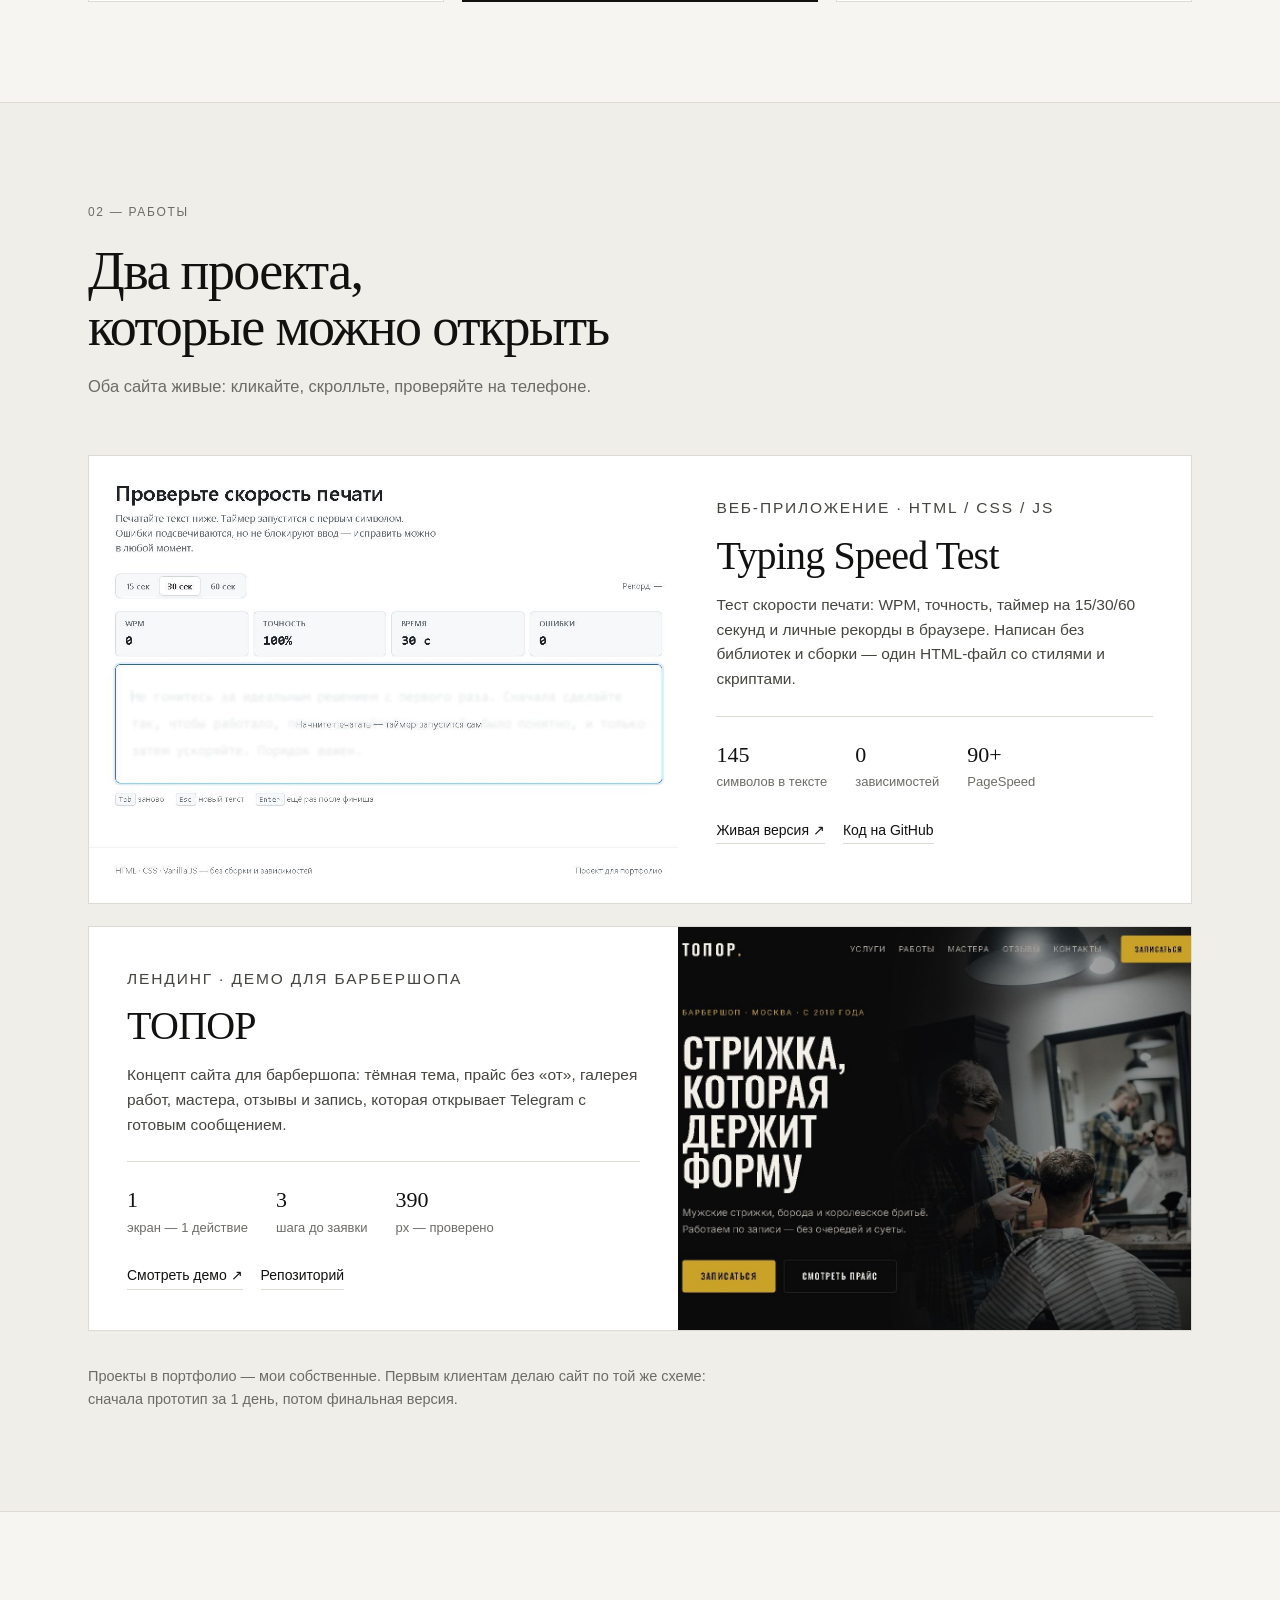
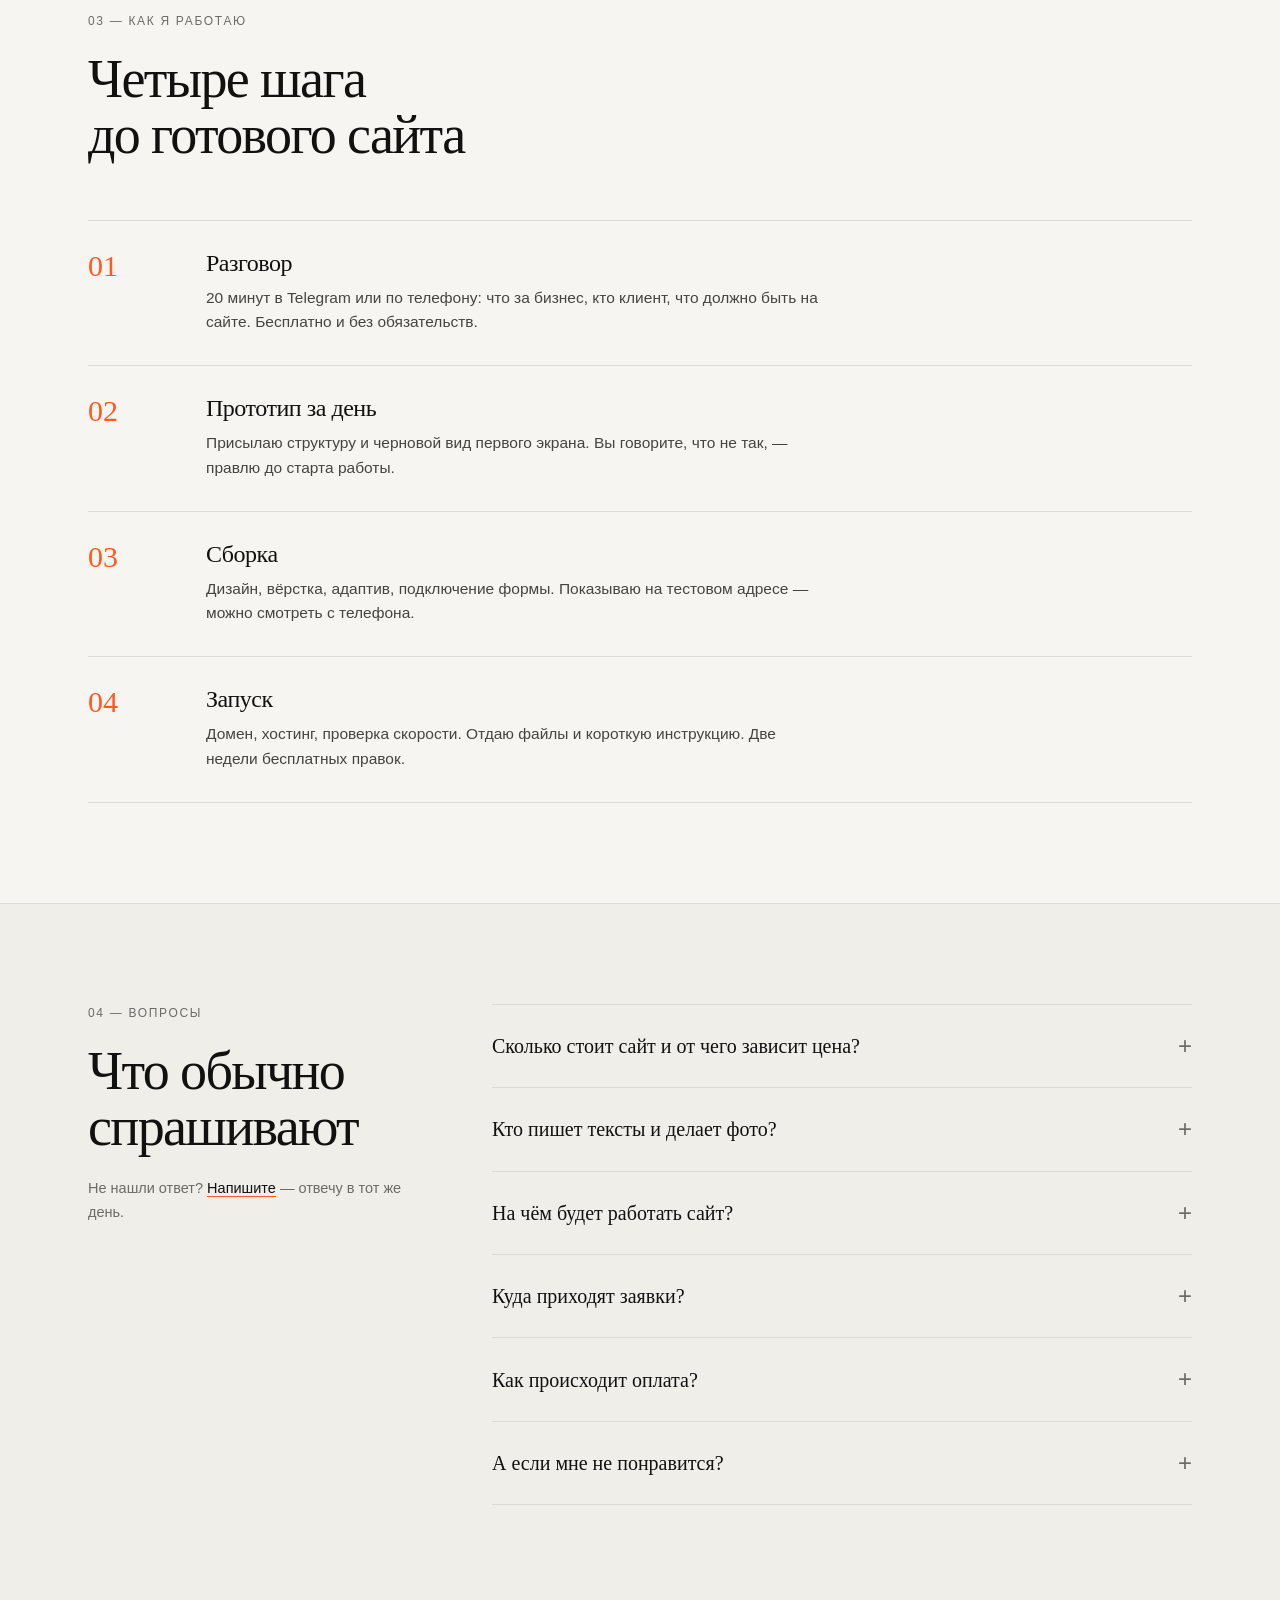
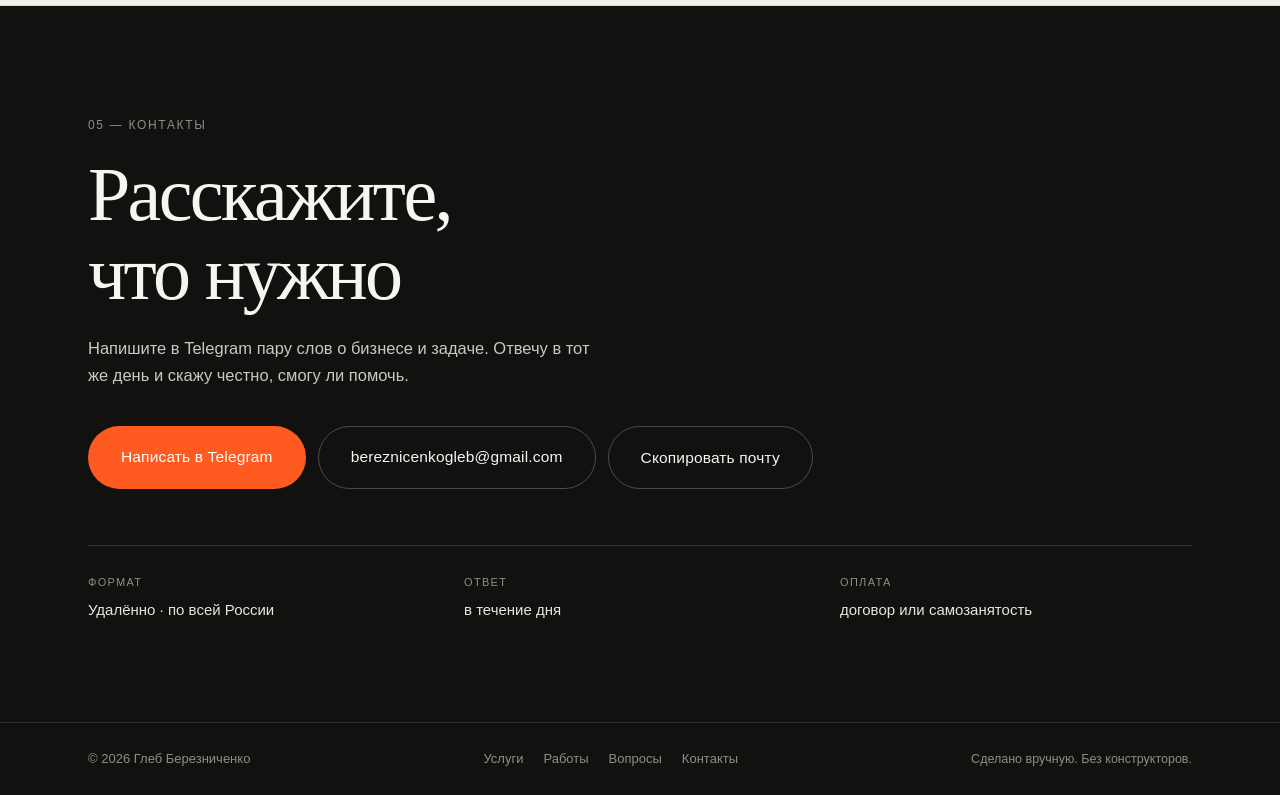
==== commit fbc99720: "update prices: index.html" ====
--- a/index.html
+++ b/index.html
@@ -4,7 +4,7 @@
   <meta charset="UTF-8">
   <meta name="viewport" content="width=device-width, initial-scale=1">
   <title>Глеб Березниченко — сайты для малого бизнеса</title>
-  <meta name="description" content="Делаю лендинги и сайты для малого бизнеса: дизайн, вёрстка, адаптив, подключение заявок. Чистый код, срок 5–10 дней, цена от 15 000 ₽.">
+  <meta name="description" content="Делаю лендинги и сайты для малого бизнеса: дизайн, вёрстка, адаптив, подключение заявок. Чистый код, срок 5–10 дней, цена от 4 000 ₽.">
   <meta name="theme-color" content="#f6f5f2">
   <link rel="icon" href="data:image/svg+xml,%3Csvg xmlns='http://www.w3.org/2000/svg' viewBox='0 0 32 32'%3E%3Crect width='32' height='32' rx='6' fill='%23111110'/%3E%3Ctext x='16' y='23' font-family='Georgia,serif' font-size='19' fill='%23ff5a1f' text-anchor='middle'%3EГ%3C/text%3E%3C/svg%3E">
   <link rel="stylesheet" href="css/style.css">
@@ -66,7 +66,7 @@
             </div>
             <div>
               <dt>Цена</dt>
-              <dd>от 15 000 ₽</dd>
+              <dd>от 4 000 ₽</dd>
             </div>
           </dl>
         </aside>
@@ -101,7 +101,7 @@
           <article class="service reveal">
             <div class="service__top">
               <h3>Лендинг</h3>
-              <p class="service__price">15 000 ₽</p>
+              <p class="service__price">4 000 ₽</p>
             </div>
             <p class="service__desc">Одна страница, которая продаёт одну услугу. Лучший старт для мастера или нового бизнеса.</p>
             <ul class="service__list">
@@ -118,7 +118,7 @@
             <p class="service__badge">Чаще всего берут</p>
             <div class="service__top">
               <h3>Сайт под ключ</h3>
-              <p class="service__price">30 000 ₽</p>
+              <p class="service__price">10 000 ₽</p>
             </div>
             <p class="service__desc">Лендинг или 3–4 страницы: услуги, цены, мастера, контакты. Всё, чтобы клиент решился.</p>
             <ul class="service__list">
@@ -269,7 +269,7 @@
         <div class="faq__list">
           <details class="faq__item">
             <summary>Сколько стоит сайт и от чего зависит цена?</summary>
-            <p>Лендинг — 15 000 ₽, сайт на 3–4 страницы — 30 000 ₽. Цена зависит от количества блоков, нужны ли фотосъёмка и тексты, есть ли готовый логотип. Точную сумму называю после короткого разговора — и не меняю её по ходу.</p>
+            <p>Лендинг — 4 000 ₽, сайт на 3–4 страницы — 10 000 ₽. Цена зависит от количества блоков, нужны ли фотосъёмка и тексты, есть ли готовый логотип. Точную сумму называю после короткого разговора — и не меняю её по ходу.</p>
           </details>
           <details class="faq__item">
             <summary>Кто пишет тексты и делает фото?</summary>
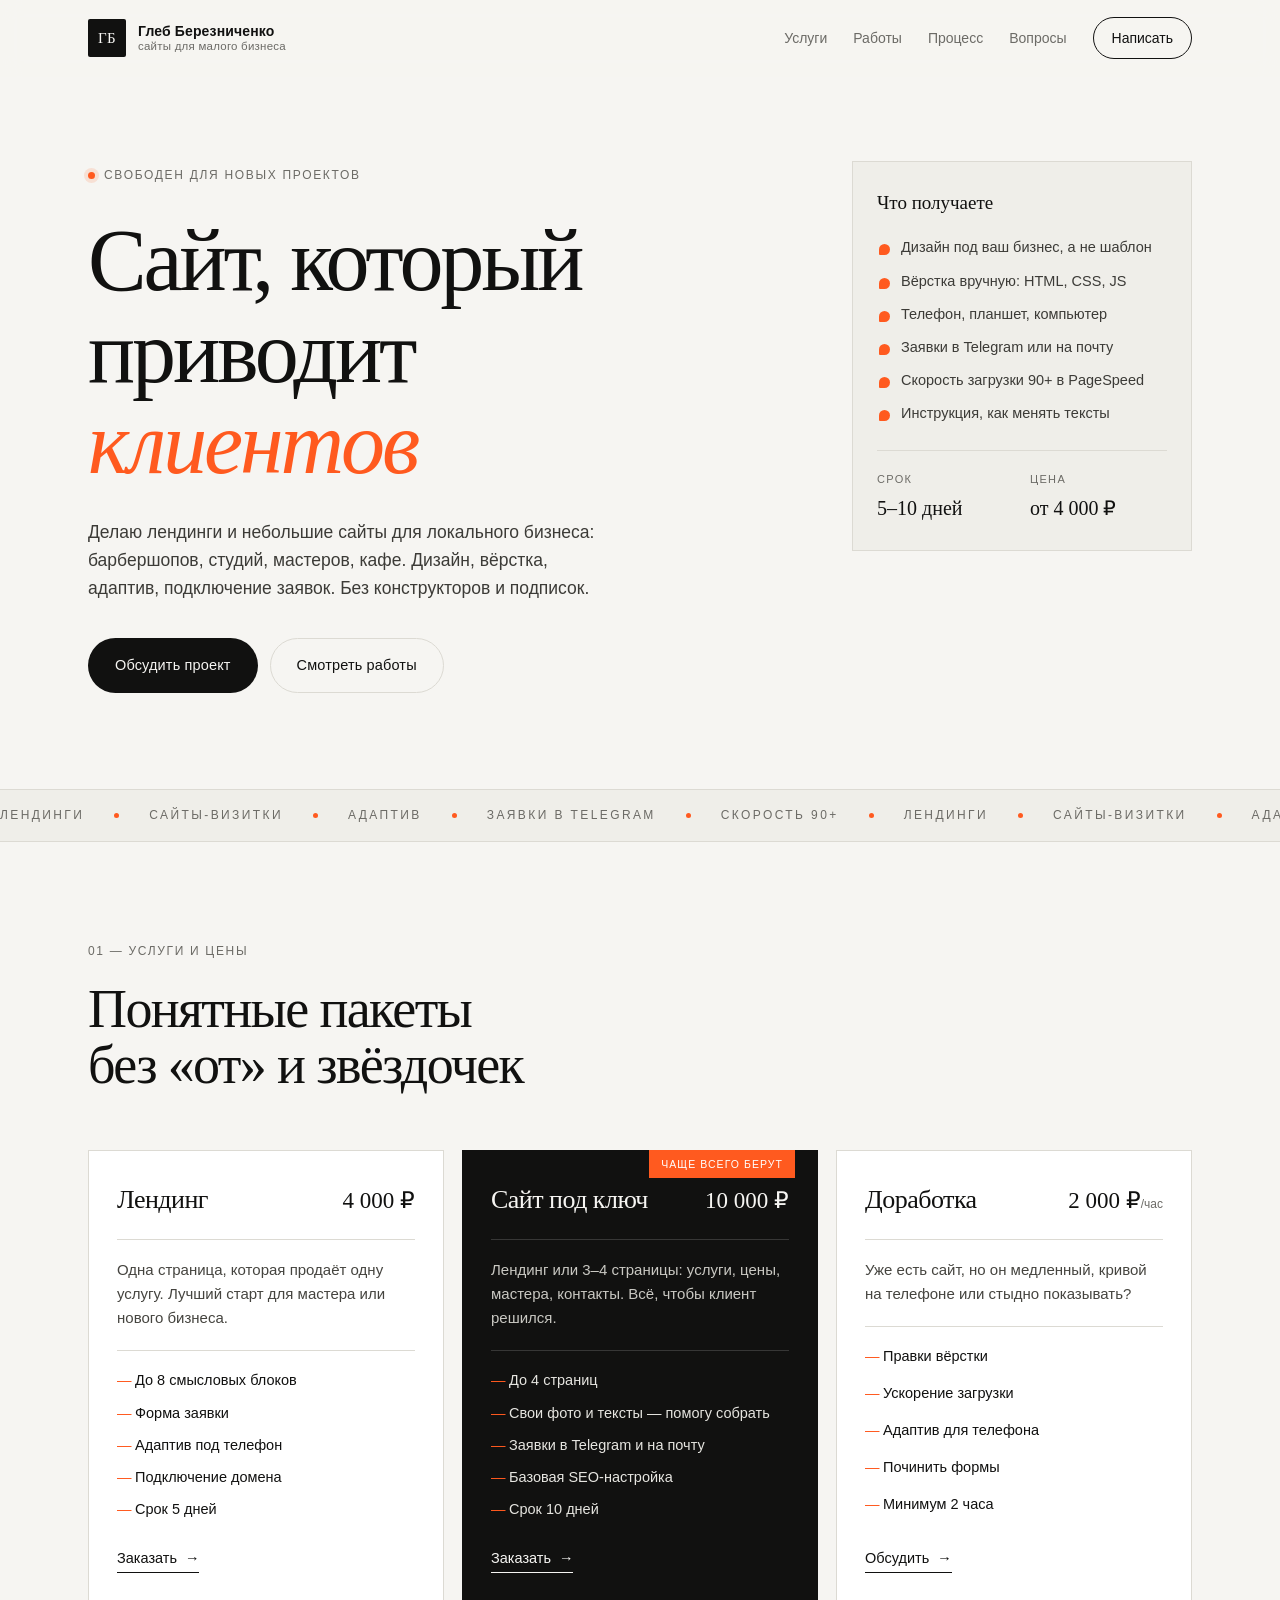
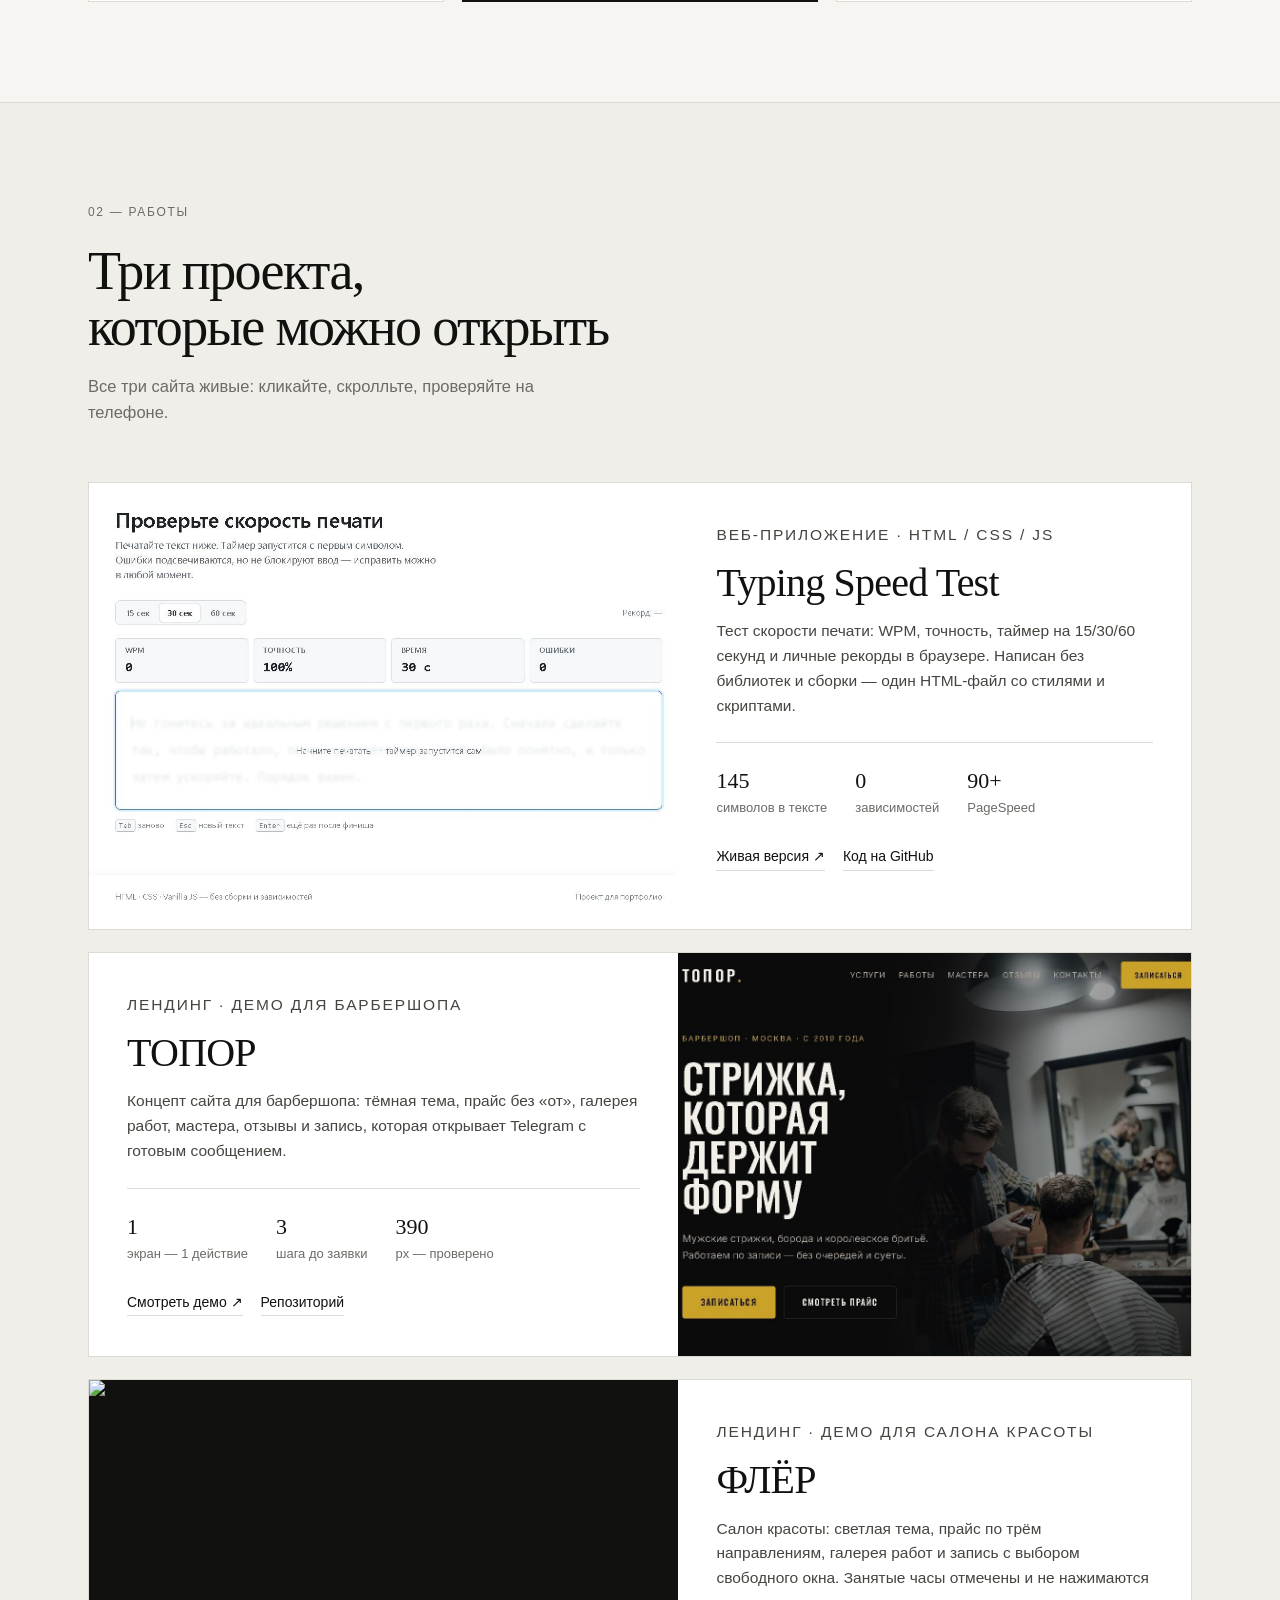
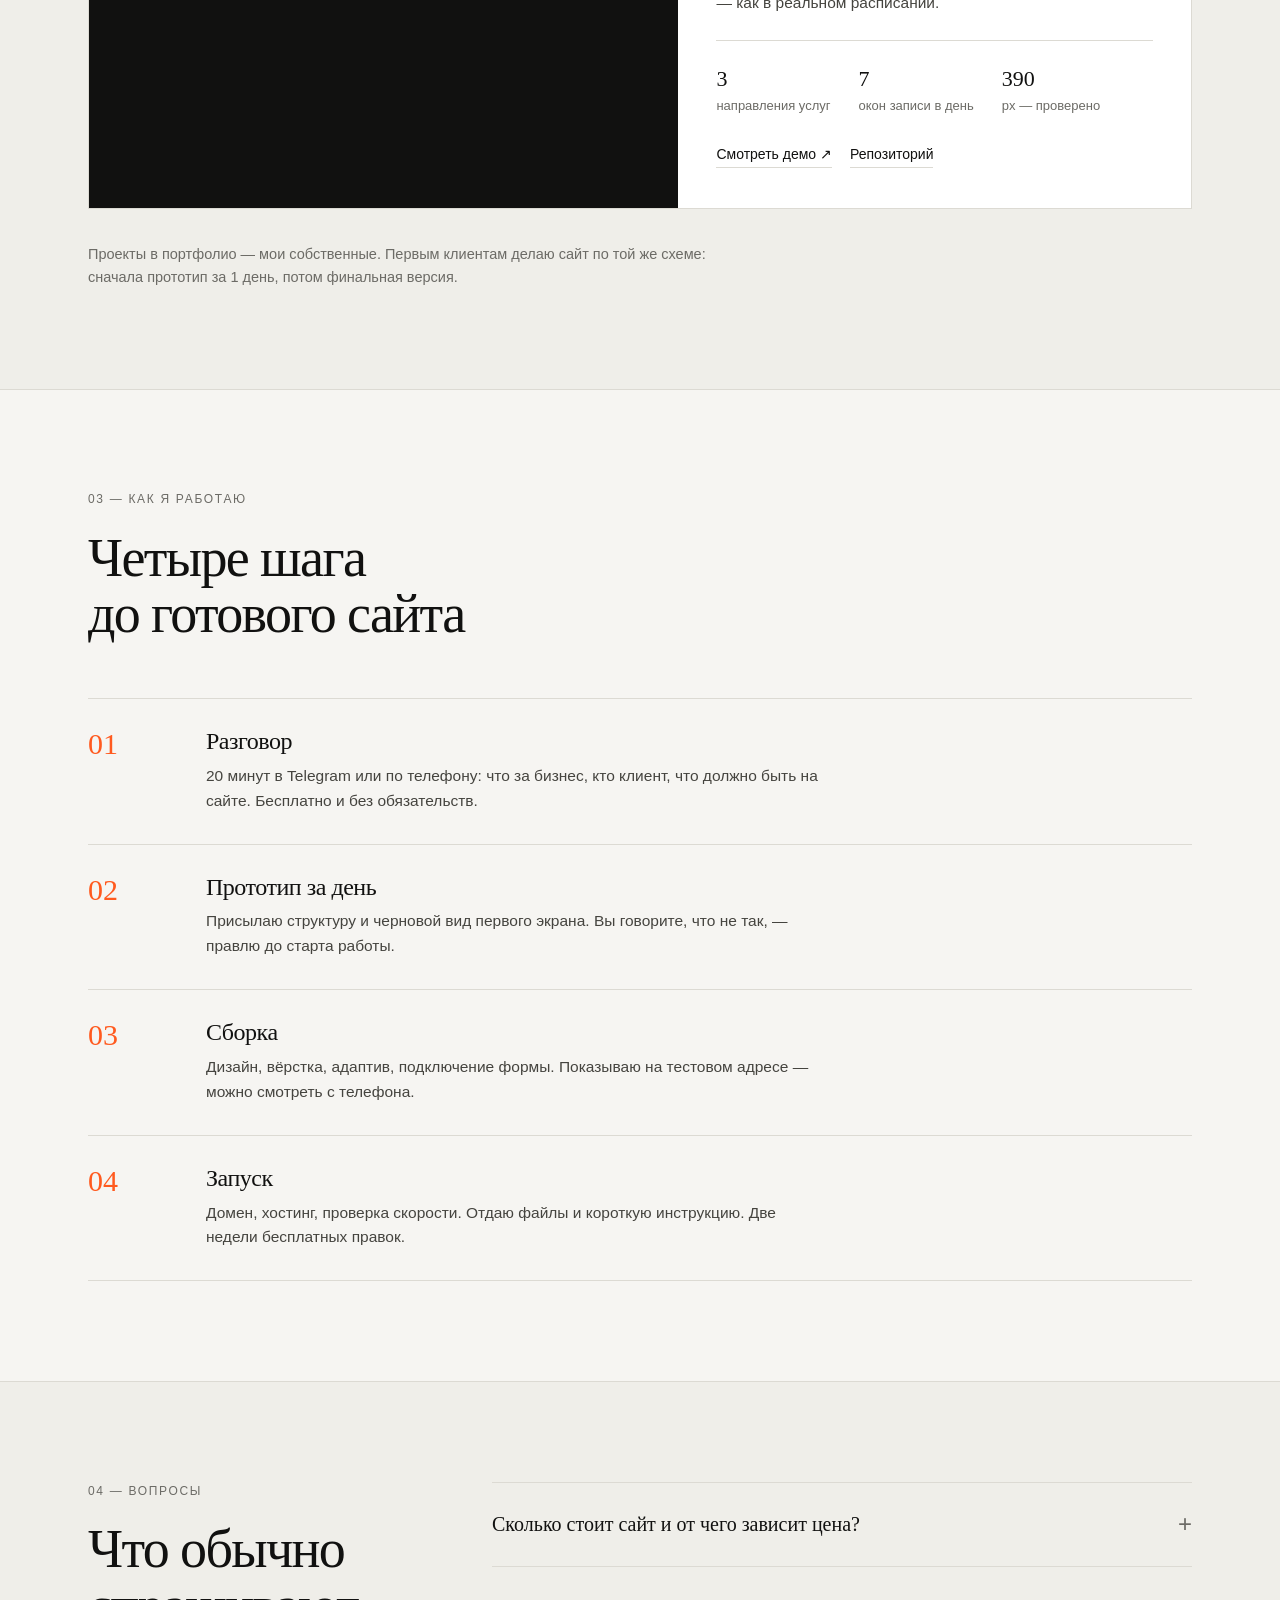
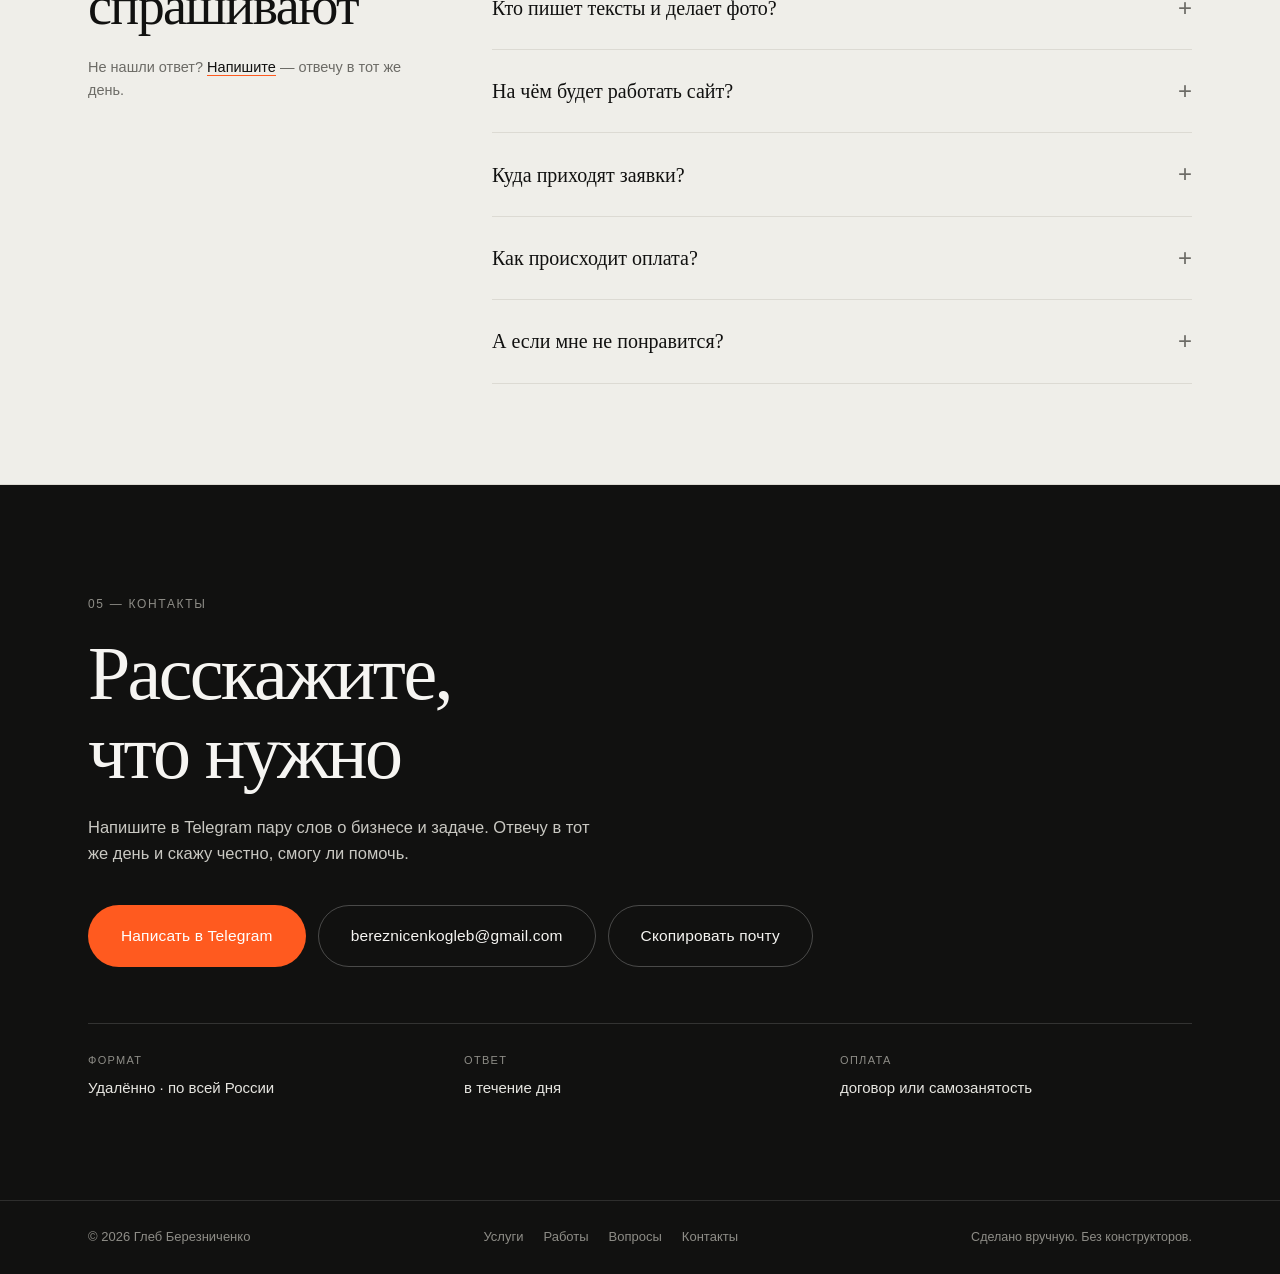
==== commit e94c09e6: "update: index.html" ====
--- a/index.html
+++ b/index.html
@@ -155,8 +155,8 @@
       <div class="container">
         <div class="section__head">
           <p class="kicker">02 — Работы</p>
-          <h2>Два проекта,<br>которые можно открыть</h2>
-          <p class="section__lead">Оба сайта живые: кликайте, скролльте, проверяйте на телефоне.</p>
+          <h2>Три проекта,<br>которые можно открыть</h2>
+          <p class="section__lead">Все три сайта живые: кликайте, скролльте, проверяйте на телефоне.</p>
         </div>
 
         <article class="case reveal">
@@ -209,6 +209,31 @@
           </div>
         </article>
 
+        <article class="case reveal">
+          <a class="case__media" href="https://bereznicenkogleb-droid.github.io/salon-demo/" target="_blank" rel="noopener">
+            <img src="assets/case-salon.jpg" alt="Скриншот лендинга салона красоты ФЛЁР" loading="lazy">
+            <span class="case__open">Открыть демо ↗</span>
+          </a>
+          <div class="case__body">
+            <p class="case__tag">Лендинг · Демо для салона красоты</p>
+            <h3>ФЛЁР</h3>
+            <p>
+              Салон красоты: светлая тема, прайс по трём направлениям,
+              галерея работ и запись с выбором свободного окна.
+              Занятые часы отмечены и не нажимаются — как в реальном расписании.
+            </p>
+            <ul class="case__facts">
+              <li><b>3</b> направления услуг</li>
+              <li><b>7</b> окон записи в день</li>
+              <li><b>390</b> px — проверено</li>
+            </ul>
+            <div class="case__links">
+              <a href="https://bereznicenkogleb-droid.github.io/salon-demo/" target="_blank" rel="noopener">Смотреть демо ↗</a>
+              <a href="https://github.com/bereznicenkogleb-droid/salon-demo" target="_blank" rel="noopener">Репозиторий</a>
+            </div>
+          </div>
+        </article>
+
         <p class="work__note">
           Проекты в портфолио — мои собственные. Первым клиентам делаю сайт
           по той же схеме: сначала прототип за 1 день, потом финальная версия.
